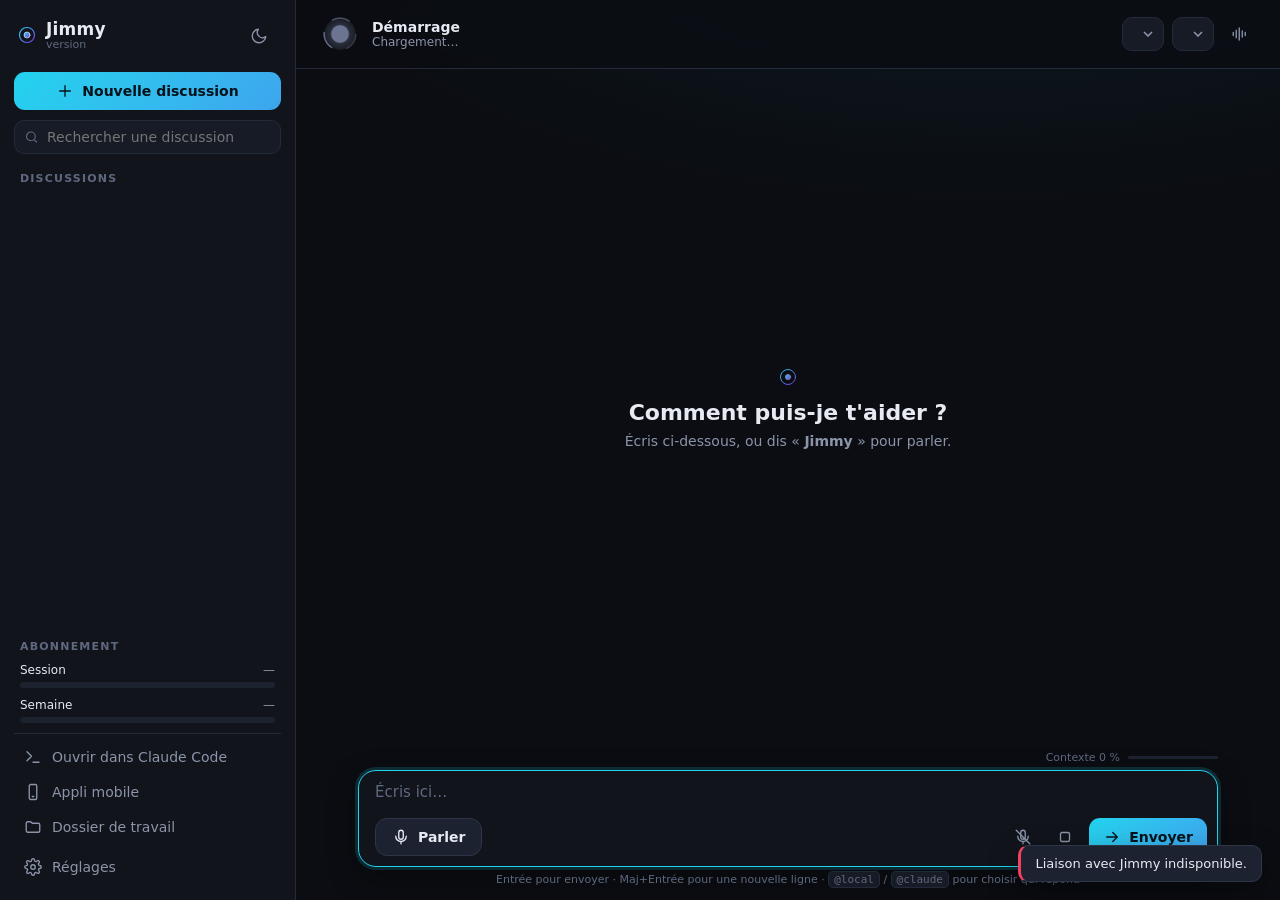
==== webui/index.html @ 2fcb682f "Version 2.0.0 : interface web moderne, reconnaissance vocale plus précise (large-v3-turbo, micro sur" ====
<!doctype html>
<html lang="fr" data-theme="dark">
<head>
<meta charset="utf-8">
<title>Jimmy</title>
<meta name="viewport" content="width=device-width, initial-scale=1">
<link rel="stylesheet" href="style.css">
<script src="qrc:///qtwebchannel/qwebchannel.js"></script>
</head>
<body>
<div id="app">

  <!-- ============================== barre latérale ============================== -->
  <aside id="side">
    <div class="brand">
      <div class="logo" aria-hidden="true">
        <svg viewBox="0 0 48 48" width="34" height="34"><defs><linearGradient id="lg" x1="0" y1="0" x2="1" y2="1"><stop offset="0" stop-color="var(--accent)"/><stop offset="1" stop-color="var(--accent2)"/></linearGradient></defs>
          <circle cx="24" cy="24" r="20" fill="none" stroke="url(#lg)" stroke-width="3.2"/><circle cx="24" cy="24" r="8" fill="url(#lg)"/></svg>
      </div>
      <div class="brand-text"><b>Jimmy</b><span id="version">version</span></div>
      <button class="icon-btn" id="btnTheme" title="Thème clair / sombre" aria-label="Thème"><svg viewBox="0 0 24 24"><path d="M21 12.8A9 9 0 1 1 11.2 3a7 7 0 0 0 9.8 9.8z"/></svg></button>
    </div>

    <button class="primary wide" id="btnNew"><svg viewBox="0 0 24 24"><path d="M12 5v14M5 12h14"/></svg>Nouvelle discussion</button>

    <div class="search"><svg viewBox="0 0 24 24"><circle cx="11" cy="11" r="7"/><path d="M20 20l-3.5-3.5"/></svg><input id="searchSessions" placeholder="Rechercher une discussion" autocomplete="off"></div>
    <div class="section">Discussions</div>
    <nav id="sessions" aria-label="Discussions"></nav>

    <div class="section" id="usageTitle">Abonnement</div>
    <div class="usage" id="usage1"><div class="usage-row"><span>Session</span><span class="muted" id="usageText1">—</span></div><div class="bar"><i id="usageBar1"></i></div></div>
    <div class="usage" id="usage2"><div class="usage-row"><span>Semaine</span><span class="muted" id="usageText2">—</span></div><div class="bar"><i id="usageBar2"></i></div></div>

    <div class="side-actions">
      <button class="ghost" id="btnCC"><svg viewBox="0 0 24 24"><path d="M4 17l6-6-6-6M12 19h8"/></svg>Ouvrir dans Claude Code</button>
      <button class="ghost" id="btnMobile"><svg viewBox="0 0 24 24"><rect x="7" y="2" width="10" height="20" rx="2"/><path d="M11 18h2"/></svg>Appli mobile</button>
      <button class="ghost" id="btnFolder"><svg viewBox="0 0 24 24"><path d="M3 7a2 2 0 0 1 2-2h4l2 2h8a2 2 0 0 1 2 2v8a2 2 0 0 1-2 2H5a2 2 0 0 1-2-2z"/></svg>Dossier de travail</button>
      <div class="folder" id="folderLbl"></div>
      <button class="ghost" id="btnSettings"><svg viewBox="0 0 24 24"><circle cx="12" cy="12" r="3"/><path d="M19.4 15a1.7 1.7 0 0 0 .3 1.8l.1.1a2 2 0 1 1-2.8 2.8l-.1-.1a1.7 1.7 0 0 0-1.8-.3 1.7 1.7 0 0 0-1 1.5V21a2 2 0 1 1-4 0v-.1a1.7 1.7 0 0 0-1.1-1.5 1.7 1.7 0 0 0-1.8.3l-.1.1a2 2 0 1 1-2.8-2.8l.1-.1a1.7 1.7 0 0 0 .3-1.8 1.7 1.7 0 0 0-1.5-1H3a2 2 0 1 1 0-4h.1a1.7 1.7 0 0 0 1.5-1.1 1.7 1.7 0 0 0-.3-1.8l-.1-.1a2 2 0 1 1 2.8-2.8l.1.1a1.7 1.7 0 0 0 1.8.3H9a1.7 1.7 0 0 0 1-1.5V3a2 2 0 1 1 4 0v.1a1.7 1.7 0 0 0 1 1.5 1.7 1.7 0 0 0 1.8-.3l.1-.1a2 2 0 1 1 2.8 2.8l-.1.1a1.7 1.7 0 0 0-.3 1.8V9a1.7 1.7 0 0 0 1.5 1H21a2 2 0 1 1 0 4h-.1a1.7 1.7 0 0 0-1.5 1z"/></svg>Réglages</button>
    </div>
  </aside>

  <!-- ============================== zone principale ============================== -->
  <main id="main">
    <header id="top">
      <div class="status-pill" id="statusPill" data-state="loading">
        <canvas id="orb" width="88" height="88"></canvas>
        <div class="status-text"><b id="stateName">Démarrage</b><span id="statusLbl">Chargement…</span></div>
      </div>

      <div class="top-right">
        <div class="seg" id="routeSeg" hidden title="Qui répond : Claude, l'IA locale (gratuite, sur ton PC) ou Auto (l'IA locale d'abord, Claude en renfort)">
          <button data-v="claude">Claude</button><button data-v="local">IA locale</button><button data-v="auto">Auto</button>
        </div>
        <label class="select" title="Modèle Claude : Haiku consomme le moins de quota, Opus le plus"><select id="selModel"></select></label>
        <label class="select" title="Effort bas = réponses plus rapides et moins de tokens"><select id="selEffort"></select></label>
        <div class="menu-wrap">
          <button class="icon-btn" id="btnVoiceMenu" title="Voix et écoute"><svg viewBox="0 0 24 24"><path d="M3 10v4M7 7v10M11 4v16M15 8v8M19 10v4"/></svg></button>
          <div class="menu" id="voiceMenu" hidden>
            <div class="menu-title">Voix de Jimmy</div>
            <div class="row"><select id="selVoice"></select><button class="icon-btn small" id="btnVoiceTest" title="Écouter un exemple"><svg viewBox="0 0 24 24"><path d="M8 5v14l11-7z"/></svg></button></div>
            <div class="menu-title">Comportement</div>
            <label class="switch"><input type="checkbox" data-k="voice_enabled"><span></span>Lire les réponses à voix haute</label>
            <label class="switch"><input type="checkbox" data-k="wake_words_enabled"><span></span>Écoute permanente du mot d'éveil</label>
            <label class="switch"><input type="checkbox" data-k="auto_relisten"><span></span>Réécouter après chaque réponse</label>
            <label class="switch"><input type="checkbox" data-k="long_mode"><span></span>Réponses détaillées à l'écran</label>
            <label class="switch"><input type="checkbox" data-k="dictation"><span></span>Dictée (ma voix s'écrit, j'envoie ensuite)</label>
          </div>
        </div>
      </div>
    </header>

    <div id="restartBanner" hidden>Un réglage demande un redémarrage. <button class="link" id="btnRestart">Redémarrer Jimmy</button></div>

    <section id="chatWrap">
      <div id="chat" aria-live="polite"></div>
      <button id="toBottom" hidden title="Aller en bas"><svg viewBox="0 0 24 24"><path d="M6 9l6 6 6-6"/></svg></button>
      <div id="empty">
        <svg viewBox="0 0 48 48" width="56" height="56"><circle cx="24" cy="24" r="20" fill="none" stroke="url(#lg)" stroke-width="2.5"/><circle cx="24" cy="24" r="7" fill="url(#lg)"/></svg>
        <h2>Comment puis-je t'aider ?</h2>
        <p>Écris ci-dessous, ou dis « <b id="wakeWord">Jimmy</b> » pour parler.</p>
      </div>
    </section>

    <footer id="composerWrap">
      <div class="ctx" title=""><span id="ctxLbl">Contexte 0 %</span><div class="bar slim"><i id="ctxBar"></i></div></div>
      <div id="composer">
        <div id="preview" hidden></div>
        <textarea id="input" rows="1" placeholder="Écris ici…" spellcheck="true"></textarea>
        <div class="composer-actions">
          <button class="mic" id="btnTalk" title="Parler. Reclique pour valider ce que tu as dit.">
            <svg viewBox="0 0 24 24"><rect x="9" y="3" width="6" height="12" rx="3"/><path d="M5 11a7 7 0 0 0 14 0M12 18v3"/></svg><span id="talkText">Parler</span>
            <i class="level" id="micLevel"></i>
          </button>
          <button class="icon-btn" id="btnMute" title="Couper le micro sans perdre ce que tu étais en train de dire" aria-pressed="false"><svg viewBox="0 0 24 24"><rect x="9" y="3" width="6" height="12" rx="3"/><path d="M5 11a7 7 0 0 0 14 0M12 18v3M3 3l18 18"/></svg></button>
          <button class="icon-btn" id="btnStop" title="Annule la tâche ou coupe la voix"><svg viewBox="0 0 24 24"><rect x="6" y="6" width="12" height="12" rx="2"/></svg></button>
          <button class="primary send" id="btnSend" title="Envoyer (Entrée)"><svg viewBox="0 0 24 24"><path d="M5 12h14M13 6l6 6-6 6"/></svg><span>Envoyer</span></button>
        </div>
      </div>
      <div class="hint" id="hint">Entrée pour envoyer · Maj+Entrée pour une nouvelle ligne · <kbd>@local</kbd> / <kbd>@claude</kbd> pour choisir qui répond</div>
    </footer>
  </main>
</div>

<div id="toasts"></div>
<script src="app.js"></script>
</body>
</html>
---- webui/style.css ----
/* Jimmy — interface web locale. Thème sombre par défaut, clair en option. Les couleurs d'accent viennent des réglages (--accent, --accent2). */
:root {
  --accent: #22d3ee; --accent2: #7c3aed;
  --bg: #0b0d12; --surface: #11141b; --elev: #171b25; --elev2: #1d2230; --border: #232a3a; --border2: #2d3548;
  --text: #e7eaf2; --muted: #8b94a9; --faint: #5f6880; --ok: #34d399; --warn: #fbbf24; --bad: #f43f5e;
  --local: #4ade80; --radius: 14px; --shadow: 0 10px 30px rgba(0,0,0,.35);
  --font: "Inter","Segoe UI Variable Text","Segoe UI",system-ui,-apple-system,sans-serif;
  --mono: "Cascadia Code","JetBrains Mono",Consolas,monospace;
  --chat-size: 15px;
}
[data-theme="light"] {
  --bg: #f5f6fa; --surface: #ffffff; --elev: #f0f2f7; --elev2: #e8ebf2; --border: #dfe3ec; --border2: #cfd5e2;
  --text: #171a22; --muted: #5f6880; --faint: #8b94a9; --shadow: 0 10px 30px rgba(20,30,60,.12);
}
* { box-sizing: border-box; margin: 0; padding: 0; }
html, body { height: 100%; background: var(--bg); color: var(--text); font-family: var(--font); font-size: 14px; overflow: hidden; }
button { font: inherit; color: inherit; cursor: pointer; border: 0; background: none; }
input, select, textarea { font: inherit; color: inherit; }
svg { width: 18px; height: 18px; fill: none; stroke: currentColor; stroke-width: 1.8; stroke-linecap: round; stroke-linejoin: round; flex: none; }
::selection { background: color-mix(in srgb, var(--accent) 35%, transparent); }
*::-webkit-scrollbar { width: 10px; height: 10px; }
*::-webkit-scrollbar-thumb { background: var(--border2); border-radius: 8px; border: 2px solid transparent; background-clip: content-box; }
*::-webkit-scrollbar-thumb:hover { background: var(--faint); background-clip: content-box; border: 2px solid transparent; }
.muted { color: var(--muted); }
kbd { font-family: var(--mono); font-size: 11px; background: var(--elev); border: 1px solid var(--border); border-radius: 5px; padding: 1px 5px; }

#app { display: grid; grid-template-columns: 296px 1fr; height: 100vh; }

/* ------------------------------------------------------------ barre latérale */
#side { background: var(--surface); border-right: 1px solid var(--border); display: flex; flex-direction: column; padding: 16px 14px; gap: 10px; min-height: 0; }
.brand { display: flex; align-items: center; gap: 10px; padding: 2px 4px 8px; }
.brand-text { display: flex; flex-direction: column; line-height: 1.15; flex: 1; }
.brand-text b { font-size: 17px; letter-spacing: .2px; }
.brand-text span { font-size: 11px; color: var(--faint); }
button.primary { display: inline-flex; align-items: center; justify-content: center; gap: 8px; padding: 10px 14px; border-radius: 11px; font-weight: 600;
  color: #04121a; background: linear-gradient(135deg, var(--accent), color-mix(in srgb, var(--accent) 70%, var(--accent2))); transition: filter .15s, transform .05s; }
button.primary:hover { filter: brightness(1.08); } button.primary:active { transform: translateY(1px); }
button.primary.wide { width: 100%; }
button.ghost { display: flex; align-items: center; gap: 10px; width: 100%; padding: 8px 10px; border-radius: 10px; color: var(--muted); text-align: left; }
button.ghost:hover { background: var(--elev); color: var(--text); }
.icon-btn { display: inline-flex; align-items: center; justify-content: center; width: 36px; height: 36px; border-radius: 10px; color: var(--muted); transition: background .15s, color .15s; }
.icon-btn:hover { background: var(--elev); color: var(--text); }
.icon-btn.small { width: 30px; height: 30px; }
.icon-btn[aria-pressed="true"] { background: color-mix(in srgb, var(--bad) 18%, transparent); color: var(--bad); }
.search { position: relative; }
.search svg { position: absolute; left: 10px; top: 50%; transform: translateY(-50%); width: 15px; height: 15px; color: var(--faint); }
.search input { width: 100%; background: var(--elev); border: 1px solid var(--border); border-radius: 10px; padding: 8px 10px 8px 32px; outline: none; }
.search input:focus { border-color: var(--accent); }
.section { font-size: 11px; font-weight: 700; letter-spacing: 1.2px; text-transform: uppercase; color: var(--faint); padding: 8px 6px 0; }
#sessions { flex: 1; min-height: 80px; overflow-y: auto; display: flex; flex-direction: column; gap: 2px; margin: 0 -4px; padding: 0 4px; }
.session { display: flex; flex-direction: column; gap: 1px; padding: 8px 10px; border-radius: 10px; cursor: pointer; border: 1px solid transparent; position: relative; }
.session:hover { background: var(--elev); }
.session.active { background: var(--elev2); border-color: var(--border2); }
.session.active::before { content: ""; position: absolute; left: -1px; top: 10px; bottom: 10px; width: 3px; border-radius: 3px; background: var(--accent); }
.session .t { font-weight: 550; font-size: 13px; overflow: hidden; text-overflow: ellipsis; white-space: nowrap; }
.session .w { font-size: 11px; color: var(--faint); }
.session.full { opacity: .55; font-style: italic; }
.session .acts { position: absolute; right: 6px; top: 6px; display: none; gap: 2px; }
.session:hover .acts { display: flex; }
.session .acts button { width: 24px; height: 24px; border-radius: 7px; color: var(--muted); display: grid; place-items: center; }
.session .acts button:hover { background: var(--border2); color: var(--text); }
.session .acts svg { width: 14px; height: 14px; }
.usage { padding: 0 6px; display: flex; flex-direction: column; gap: 5px; }
.usage-row { display: flex; justify-content: space-between; font-size: 12px; }
.bar { height: 6px; background: var(--elev2); border-radius: 6px; overflow: hidden; }
.bar.slim { height: 3px; width: 90px; }
.bar i { display: block; height: 100%; width: 0; background: var(--accent); border-radius: 6px; transition: width .5s ease, background .3s; }
.side-actions { display: flex; flex-direction: column; gap: 1px; padding-top: 6px; border-top: 1px solid var(--border); }
.folder { font-size: 11px; color: var(--faint); padding: 0 10px 4px; word-break: break-all; }

/* ------------------------------------------------------------ haut de page */
#main { display: flex; flex-direction: column; min-width: 0; min-height: 0; background: radial-gradient(1200px 500px at 70% -10%, color-mix(in srgb, var(--accent) 7%, transparent), transparent 60%), var(--bg); }
#top { display: flex; align-items: center; justify-content: space-between; gap: 14px; padding: 12px 22px; border-bottom: 1px solid var(--border); background: color-mix(in srgb, var(--bg) 80%, transparent); backdrop-filter: blur(8px); }
.status-pill { display: flex; align-items: center; gap: 10px; min-width: 0; }
.status-pill canvas { width: 44px; height: 44px; flex: none; }
.status-text { display: flex; flex-direction: column; min-width: 0; }
.status-text b { font-size: 14px; }
.status-text span { font-size: 12px; color: var(--muted); overflow: hidden; text-overflow: ellipsis; white-space: nowrap; max-width: 46vw; }
.status-pill[data-state="listening"] .status-text b { color: var(--ok); }
.status-pill[data-state="thinking"] .status-text b { color: var(--accent); }
.status-pill[data-state="speaking"] .status-text b { color: var(--accent2); }
.status-pill[data-state="muted"] .status-text b { color: var(--bad); }
.status-pill.warn .status-text b { color: var(--warn); }
.top-right { display: flex; align-items: center; gap: 8px; flex: none; }
.seg { display: inline-flex; background: var(--elev); border: 1px solid var(--border); border-radius: 11px; padding: 3px; }
.seg[hidden] { display: none; }
.seg button { padding: 6px 12px; border-radius: 8px; color: var(--muted); font-weight: 550; font-size: 13px; }
.seg button.on { background: var(--elev2); color: var(--text); box-shadow: 0 1px 0 var(--border2) inset; }
.seg button.on[data-v="local"] { color: var(--local); }
.select select { appearance: none; background: var(--elev) url("data:image/svg+xml;utf8,<svg xmlns='http://www.w3.org/2000/svg' width='10' height='6'><path d='M1 1l4 4 4-4' fill='none' stroke='%238b94a9' stroke-width='1.6'/></svg>") no-repeat right 10px center;
  border: 1px solid var(--border); border-radius: 10px; padding: 8px 28px 8px 12px; color: var(--text); outline: none; max-width: 200px; }
.select select:focus, .menu select:focus { border-color: var(--accent); }
.menu-wrap { position: relative; }
.menu { position: absolute; right: 0; top: 44px; z-index: 20; width: 320px; background: var(--surface); border: 1px solid var(--border2); border-radius: 14px; box-shadow: var(--shadow); padding: 10px; display: flex; flex-direction: column; gap: 8px; }
.menu[hidden] { display: none; }
.menu-title { font-size: 11px; font-weight: 700; letter-spacing: 1px; text-transform: uppercase; color: var(--faint); padding: 4px 4px 0; }
.menu .row { display: flex; gap: 6px; } .menu select { flex: 1; background: var(--elev); border: 1px solid var(--border); border-radius: 9px; padding: 7px 8px; outline: none; min-width: 0; }
.switch { display: flex; align-items: center; gap: 10px; padding: 6px 4px; border-radius: 8px; cursor: pointer; color: var(--text); }
.switch:hover { background: var(--elev); }
.switch input { display: none; }
.switch span { width: 34px; height: 20px; border-radius: 20px; background: var(--border2); position: relative; flex: none; transition: background .2s; }
.switch span::after { content: ""; position: absolute; left: 3px; top: 3px; width: 14px; height: 14px; border-radius: 50%; background: #fff; transition: transform .2s; }
.switch input:checked + span { background: var(--accent); } .switch input:checked + span::after { transform: translateX(14px); }
#restartBanner { background: color-mix(in srgb, var(--warn) 14%, transparent); border-bottom: 1px solid color-mix(in srgb, var(--warn) 40%, transparent); padding: 8px 22px; font-size: 13px; }
#restartBanner[hidden] { display: none; }
.link { color: var(--accent); text-decoration: underline; }

/* ------------------------------------------------------------ discussion */
#chatWrap { position: relative; flex: 1; min-height: 0; }
#chat { position: absolute; inset: 0; overflow-y: auto; padding: 22px 22px 8px; scroll-behavior: smooth; }
#chat > * { max-width: 860px; margin-left: auto; margin-right: auto; }
#empty { position: absolute; inset: 0; display: flex; flex-direction: column; align-items: center; justify-content: center; gap: 8px; color: var(--muted); pointer-events: none; }
#empty h2 { color: var(--text); font-size: 22px; font-weight: 650; margin-top: 6px; }
#empty.hidden { display: none; }
#toBottom { position: absolute; right: 28px; bottom: 14px; width: 38px; height: 38px; border-radius: 50%; background: var(--elev2); border: 1px solid var(--border2); box-shadow: var(--shadow); display: grid; place-items: center; z-index: 5; }
#toBottom[hidden] { display: none; }
.msg { display: flex; flex-direction: column; gap: 6px; margin-bottom: 18px; animation: rise .22s ease both; }
@keyframes rise { from { opacity: 0; transform: translateY(6px); } to { opacity: 1; transform: none; } }
.msg .who { display: flex; align-items: center; gap: 8px; font-size: 12px; font-weight: 700; letter-spacing: .6px; text-transform: uppercase; color: var(--muted); }
.msg .who i { width: 8px; height: 8px; border-radius: 50%; background: var(--c, var(--accent)); box-shadow: 0 0 0 3px color-mix(in srgb, var(--c, var(--accent)) 22%, transparent); }
.msg .who b { color: var(--c, var(--accent)); }
.msg .body { font-size: var(--chat-size); line-height: 1.62; word-wrap: break-word; overflow-wrap: anywhere; }
.msg.user { align-items: flex-end; }
.msg.user .who { display: none; }
.msg.user .body { background: var(--elev2); border: 1px solid var(--border2); padding: 10px 14px; border-radius: 16px 16px 4px 16px; max-width: 78%; white-space: pre-wrap; }
.msg.assistant .body { padding: 2px 2px; }
.msg.live .body::after { content: "▍"; color: var(--accent); animation: blink 1s steps(2) infinite; }
@keyframes blink { 50% { opacity: 0; } }
.sys { text-align: center; font-size: 12px; color: var(--faint); margin: 4px auto 16px; }
.sys span { display: inline-block; background: var(--elev); border: 1px solid var(--border); border-radius: 20px; padding: 4px 12px; }
.steps { margin-bottom: 14px; border: 1px solid var(--border); border-radius: 12px; background: var(--surface); overflow: hidden; }
.steps summary { list-style: none; cursor: pointer; padding: 8px 12px; font-size: 12px; font-weight: 650; color: var(--muted); display: flex; align-items: center; gap: 8px; user-select: none; }
.steps summary::-webkit-details-marker { display: none; }
.steps summary::before { content: "›"; transition: transform .15s; font-size: 16px; line-height: 1; }
.steps[open] summary::before { transform: rotate(90deg); }
.steps summary .spin { width: 10px; height: 10px; border-radius: 50%; border: 2px solid var(--border2); border-top-color: var(--accent); animation: spin .8s linear infinite; }
.steps.done summary .spin { display: none; }
.steps .lines { padding: 2px 12px 10px; font-family: var(--mono); font-size: 12px; color: var(--muted); display: flex; flex-direction: column; gap: 3px; max-height: 220px; overflow-y: auto; }
.steps .lines div b { color: var(--accent); font-weight: 600; margin-right: 8px; }
@keyframes spin { to { transform: rotate(360deg); } }
/* markdown */
.body p { margin: 0 0 .7em; } .body p:last-child { margin-bottom: 0; }
.body h1, .body h2, .body h3 { margin: 1em 0 .4em; line-height: 1.25; } .body h1 { font-size: 1.35em; } .body h2 { font-size: 1.2em; } .body h3 { font-size: 1.06em; }
.body ul, .body ol { margin: .3em 0 .8em 1.3em; } .body li { margin: .15em 0; }
.body a { color: var(--accent); text-decoration: none; } .body a:hover { text-decoration: underline; }
.body blockquote { border-left: 3px solid var(--border2); padding: 2px 12px; color: var(--muted); margin: .5em 0; }
.body hr { border: 0; border-top: 1px solid var(--border); margin: 1em 0; }
.body code { font-family: var(--mono); font-size: .88em; background: var(--elev2); border: 1px solid var(--border); padding: 1px 6px; border-radius: 6px; }
.codeblock { margin: .7em 0; border: 1px solid var(--border2); border-radius: 12px; overflow: hidden; background: #0a0c11; }
[data-theme="light"] .codeblock { background: #f4f6fa; }
.codeblock .ch { display: flex; align-items: center; justify-content: space-between; padding: 6px 8px 6px 14px; background: var(--elev); font-size: 12px; color: var(--muted); font-family: var(--mono); }
.codeblock .ch button { display: inline-flex; align-items: center; gap: 6px; padding: 4px 9px; border-radius: 7px; color: var(--muted); font-size: 12px; font-family: var(--font); }
.codeblock .ch button:hover { background: var(--elev2); color: var(--text); }
.codeblock pre { padding: 12px 14px; overflow-x: auto; font-family: var(--mono); font-size: 13px; line-height: 1.55; color: var(--text); }
.codeblock pre code { background: none; border: 0; padding: 0; font-size: inherit; font-weight: 400; color: inherit; }
.codeblock pre { font-weight: 400; }

/* ------------------------------------------------------------ zone de saisie */
#composerWrap { padding: 4px 22px 14px; display: flex; flex-direction: column; gap: 6px; }
#composerWrap > * { max-width: 860px; width: 100%; margin: 0 auto; }
.ctx { display: flex; align-items: center; justify-content: flex-end; gap: 8px; font-size: 11px; color: var(--faint); }
#composer { background: var(--surface); border: 1px solid var(--border2); border-radius: 18px; padding: 10px 10px 10px 16px; box-shadow: var(--shadow); transition: border-color .15s, box-shadow .15s; }
#composer:focus-within { border-color: var(--accent); box-shadow: 0 0 0 3px color-mix(in srgb, var(--accent) 16%, transparent), var(--shadow); }
#preview { color: var(--accent); font-size: 13px; padding: 0 0 6px; font-style: italic; opacity: .9; }
#preview[hidden] { display: none; }
#input { width: 100%; background: none; border: 0; outline: none; resize: none; font-size: 15px; line-height: 1.5; max-height: 220px; min-height: 28px; }
#input::placeholder { color: var(--faint); }
.composer-actions { display: flex; align-items: center; gap: 6px; justify-content: flex-end; padding-top: 6px; }
.mic { position: relative; display: inline-flex; align-items: center; gap: 8px; padding: 9px 16px; border-radius: 12px; background: var(--elev2); border: 1px solid var(--border2); font-weight: 600; overflow: hidden; margin-right: auto; }
.mic:hover { border-color: var(--accent); }
.mic .level { position: absolute; left: 0; bottom: 0; height: 3px; width: 0; background: var(--ok); transition: width .08s linear; }
.mic.active { background: color-mix(in srgb, var(--ok) 16%, var(--elev2)); border-color: var(--ok); color: var(--ok); }
.mic.warn { background: color-mix(in srgb, var(--warn) 16%, var(--elev2)); border-color: var(--warn); color: var(--warn); }
.mic.muted { opacity: .55; }
.send { padding: 9px 16px; }
.hint { font-size: 11px; color: var(--faint); text-align: center; }
#toasts { position: fixed; right: 18px; bottom: 18px; display: flex; flex-direction: column; gap: 8px; z-index: 50; }
.toast { background: var(--elev2); border: 1px solid var(--border2); border-left: 3px solid var(--warn); border-radius: 10px; padding: 10px 14px; max-width: 380px; font-size: 13px; box-shadow: var(--shadow); animation: rise .2s ease both; }
.toast.err { border-left-color: var(--bad); }
body.psy #app { animation: psy 2.4s steps(2) infinite; }
@keyframes psy { 0%, 94% { filter: none; } 96% { filter: hue-rotate(40deg) saturate(1.6); transform: translateX(1px); } 98% { filter: hue-rotate(-30deg); transform: translateX(-1px); } }
@media (max-width: 900px) { #app { grid-template-columns: 1fr; } #side { display: none; } .select select { max-width: 120px; } }
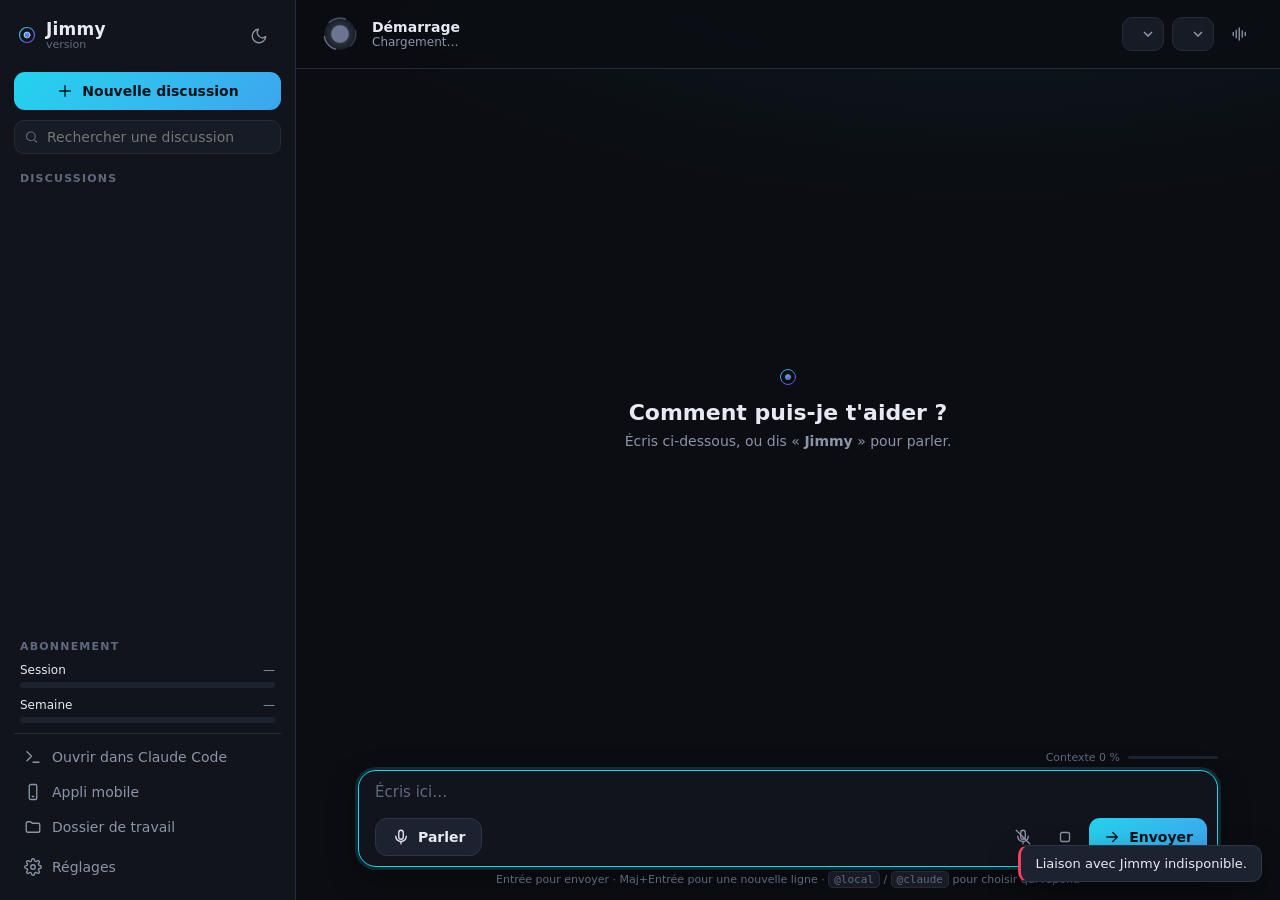
==== commit 2120456a: "Version 2.0.2" ====
--- a/webui/index.html
+++ b/webui/index.html
@@ -49,6 +49,7 @@
       </div>
 
       <div class="top-right">
+        <button class="local-btn" id="btnLocal" hidden title="Une IA gratuite qui tourne sur ton PC : elle rÃ©pond d'abord, Claude reprend si Ã§a dÃ©passe ses moyens">Activer l'IA locale</button>
         <div class="seg" id="routeSeg" hidden title="Qui répond : Claude, l'IA locale (gratuite, sur ton PC) ou Auto (l'IA locale d'abord, Claude en renfort)">
           <button data-v="claude">Claude</button><button data-v="local">IA locale</button><button data-v="auto">Auto</button>
         </div>
@@ -59,6 +60,8 @@
           <div class="menu" id="voiceMenu" hidden>
             <div class="menu-title">Voix de Jimmy</div>
             <div class="row"><select id="selVoice"></select><button class="icon-btn small" id="btnVoiceTest" title="Écouter un exemple"><svg viewBox="0 0 24 24"><path d="M8 5v14l11-7z"/></svg></button></div>
+            <div class="menu-title">IA locale</div>
+            <label class="switch"><input type="checkbox" id="swLocal"><span></span>IA locale (gratuite, sur ce PC)</label>
             <div class="menu-title">Comportement</div>
             <label class="switch"><input type="checkbox" data-k="voice_enabled"><span></span>Lire les réponses à voix haute</label>
             <label class="switch"><input type="checkbox" data-k="wake_words_enabled"><span></span>Écoute permanente du mot d'éveil</label>
--- a/webui/style.css
+++ b/webui/style.css
@@ -70,7 +70,7 @@
 
 /* ------------------------------------------------------------ haut de page */
 #main { display: flex; flex-direction: column; min-width: 0; min-height: 0; background: radial-gradient(1200px 500px at 70% -10%, color-mix(in srgb, var(--accent) 7%, transparent), transparent 60%), var(--bg); }
-#top { display: flex; align-items: center; justify-content: space-between; gap: 14px; padding: 12px 22px; border-bottom: 1px solid var(--border); background: color-mix(in srgb, var(--bg) 80%, transparent); backdrop-filter: blur(8px); }
+#top { position: relative; z-index: 30; display: flex; align-items: center; justify-content: space-between; gap: 14px; padding: 12px 22px; border-bottom: 1px solid var(--border); background: color-mix(in srgb, var(--bg) 80%, transparent); backdrop-filter: blur(8px); }
 .status-pill { display: flex; align-items: center; gap: 10px; min-width: 0; }
 .status-pill canvas { width: 44px; height: 44px; flex: none; }
 .status-text { display: flex; flex-direction: column; min-width: 0; }
@@ -127,6 +127,10 @@
 .msg.live .body::after { content: "▍"; color: var(--accent); animation: blink 1s steps(2) infinite; }
 @keyframes blink { 50% { opacity: 0; } }
 .sys { text-align: center; font-size: 12px; color: var(--faint); margin: 4px auto 16px; }
+.sys.handoff span { background: color-mix(in srgb, var(--local) 14%, var(--elev)); border-color: var(--local); color: var(--text); font-weight: 600; }
+.local-btn { padding: 7px 14px; border-radius: 11px; border: 1px solid var(--local); color: var(--local); font-weight: 600; font-size: 13px; background: transparent; cursor: pointer; }
+.local-btn:hover { background: color-mix(in srgb, var(--local) 16%, transparent); }
+.local-btn[hidden] { display: none; }
 .sys span { display: inline-block; background: var(--elev); border: 1px solid var(--border); border-radius: 20px; padding: 4px 12px; }
 .steps { margin-bottom: 14px; border: 1px solid var(--border); border-radius: 12px; background: var(--surface); overflow: hidden; }
 .steps summary { list-style: none; cursor: pointer; padding: 8px 12px; font-size: 12px; font-weight: 650; color: var(--muted); display: flex; align-items: center; gap: 8px; user-select: none; }
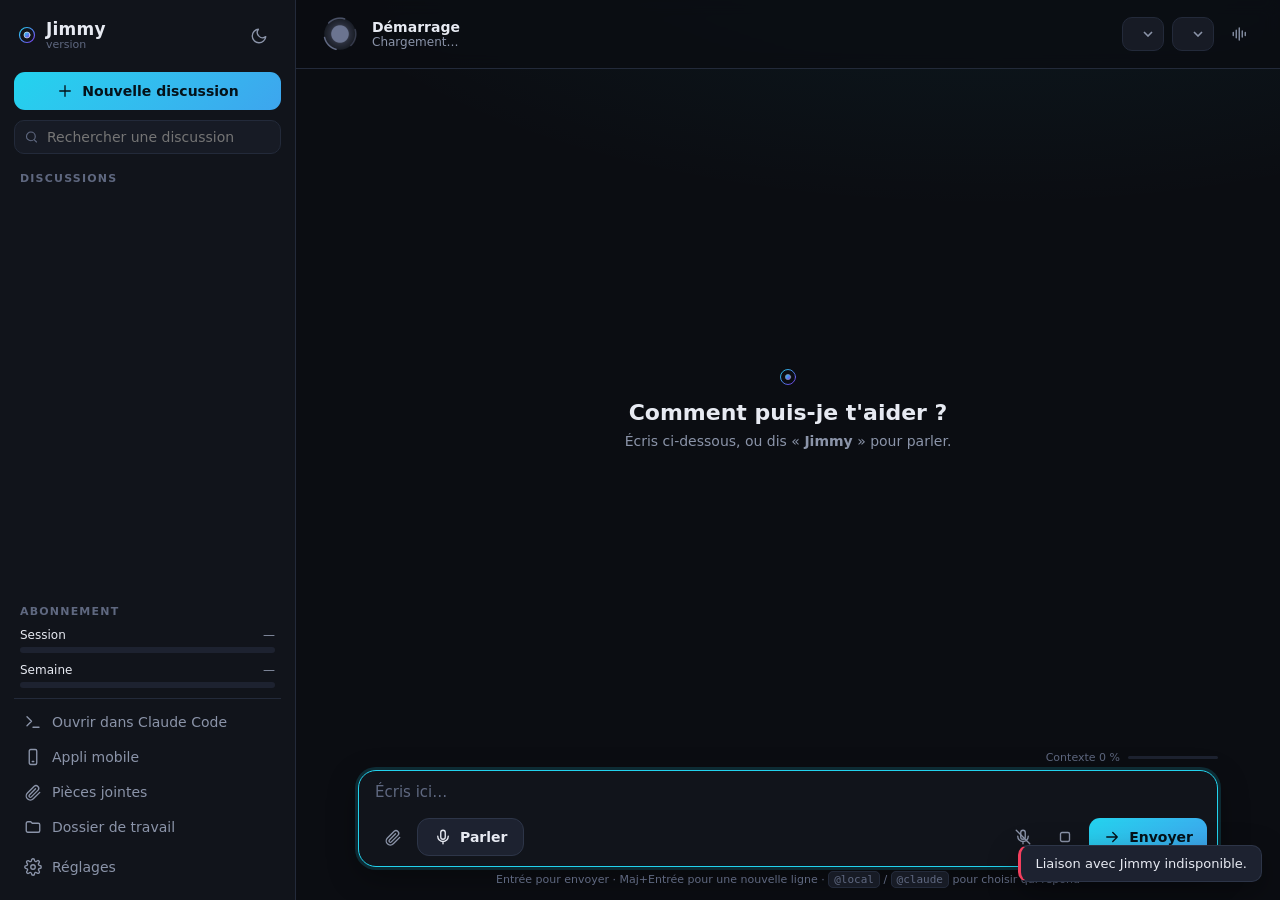
==== commit 67d48a9d: "Version 2.0.3" ====
--- a/webui/index.html
+++ b/webui/index.html
@@ -27,6 +27,7 @@
     <div class="section">Discussions</div>
     <nav id="sessions" aria-label="Discussions"></nav>
 
+    <div class="localstats" id="localStats" hidden title="Ce que fait l'IA locale : réponses données seule, demandes qu'elle a passées à Claude, demandes trop lourdes envoyées directement à Claude"><b>IA locale</b><span id="localStatsText">—</span></div>
     <div class="section" id="usageTitle">Abonnement</div>
     <div class="usage" id="usage1"><div class="usage-row"><span>Session</span><span class="muted" id="usageText1">—</span></div><div class="bar"><i id="usageBar1"></i></div></div>
     <div class="usage" id="usage2"><div class="usage-row"><span>Semaine</span><span class="muted" id="usageText2">—</span></div><div class="bar"><i id="usageBar2"></i></div></div>
@@ -34,6 +35,7 @@
     <div class="side-actions">
       <button class="ghost" id="btnCC"><svg viewBox="0 0 24 24"><path d="M4 17l6-6-6-6M12 19h8"/></svg>Ouvrir dans Claude Code</button>
       <button class="ghost" id="btnMobile"><svg viewBox="0 0 24 24"><rect x="7" y="2" width="10" height="20" rx="2"/><path d="M11 18h2"/></svg>Appli mobile</button>
+      <button class="ghost" id="btnAttachFolder"><svg viewBox="0 0 24 24"><path d="M21 12.5l-8.6 8.6a5.5 5.5 0 0 1-7.8-7.8l9-9a3.7 3.7 0 0 1 5.2 5.2l-9 9a1.8 1.8 0 0 1-2.6-2.6l8.2-8.2"/></svg>Pièces jointes</button>
       <button class="ghost" id="btnFolder"><svg viewBox="0 0 24 24"><path d="M3 7a2 2 0 0 1 2-2h4l2 2h8a2 2 0 0 1 2 2v8a2 2 0 0 1-2 2H5a2 2 0 0 1-2-2z"/></svg>Dossier de travail</button>
       <div class="folder" id="folderLbl"></div>
       <button class="ghost" id="btnSettings"><svg viewBox="0 0 24 24"><circle cx="12" cy="12" r="3"/><path d="M19.4 15a1.7 1.7 0 0 0 .3 1.8l.1.1a2 2 0 1 1-2.8 2.8l-.1-.1a1.7 1.7 0 0 0-1.8-.3 1.7 1.7 0 0 0-1 1.5V21a2 2 0 1 1-4 0v-.1a1.7 1.7 0 0 0-1.1-1.5 1.7 1.7 0 0 0-1.8.3l-.1.1a2 2 0 1 1-2.8-2.8l.1-.1a1.7 1.7 0 0 0 .3-1.8 1.7 1.7 0 0 0-1.5-1H3a2 2 0 1 1 0-4h.1a1.7 1.7 0 0 0 1.5-1.1 1.7 1.7 0 0 0-.3-1.8l-.1-.1a2 2 0 1 1 2.8-2.8l.1.1a1.7 1.7 0 0 0 1.8.3H9a1.7 1.7 0 0 0 1-1.5V3a2 2 0 1 1 4 0v.1a1.7 1.7 0 0 0 1 1.5 1.7 1.7 0 0 0 1.8-.3l.1-.1a2 2 0 1 1 2.8 2.8l-.1.1a1.7 1.7 0 0 0-.3 1.8V9a1.7 1.7 0 0 0 1.5 1H21a2 2 0 1 1 0 4h-.1a1.7 1.7 0 0 0-1.5 1z"/></svg>Réglages</button>
@@ -88,9 +90,11 @@
     <footer id="composerWrap">
       <div class="ctx" title=""><span id="ctxLbl">Contexte 0 %</span><div class="bar slim"><i id="ctxBar"></i></div></div>
       <div id="composer">
+        <div id="chips" hidden></div>
         <div id="preview" hidden></div>
         <textarea id="input" rows="1" placeholder="Écris ici…" spellcheck="true"></textarea>
         <div class="composer-actions">
+          <button class="icon-btn" id="btnAttach" title="Joindre des fichiers (ou glisse-les ici)" aria-label="Joindre"><svg viewBox="0 0 24 24"><path d="M21 12.5l-8.6 8.6a5.5 5.5 0 0 1-7.8-7.8l9-9a3.7 3.7 0 0 1 5.2 5.2l-9 9a1.8 1.8 0 0 1-2.6-2.6l8.2-8.2"/></svg></button>
           <button class="mic" id="btnTalk" title="Parler. Reclique pour valider ce que tu as dit.">
             <svg viewBox="0 0 24 24"><rect x="9" y="3" width="6" height="12" rx="3"/><path d="M5 11a7 7 0 0 0 14 0M12 18v3"/></svg><span id="talkText">Parler</span>
             <i class="level" id="micLevel"></i>
@@ -105,6 +109,7 @@
   </main>
 </div>
 
+<div id="dropHint" hidden><div>Dépose les fichiers ici pour les joindre au message</div></div>
 <div id="toasts"></div>
 <script src="app.js"></script>
 </body>
--- a/webui/style.css
+++ b/webui/style.css
@@ -165,6 +165,19 @@
 .ctx { display: flex; align-items: center; justify-content: flex-end; gap: 8px; font-size: 11px; color: var(--faint); }
 #composer { background: var(--surface); border: 1px solid var(--border2); border-radius: 18px; padding: 10px 10px 10px 16px; box-shadow: var(--shadow); transition: border-color .15s, box-shadow .15s; }
 #composer:focus-within { border-color: var(--accent); box-shadow: 0 0 0 3px color-mix(in srgb, var(--accent) 16%, transparent), var(--shadow); }
+#chips { display: flex; flex-wrap: wrap; gap: 6px; padding: 0 0 8px; }
+#chips[hidden] { display: none; }
+.chip { display: inline-flex; align-items: center; gap: 6px; background: var(--elev2); border: 1px solid var(--border2); border-radius: 10px; padding: 4px 6px 4px 10px; font-size: 12.5px; max-width: 280px; }
+.chip b { overflow: hidden; text-overflow: ellipsis; white-space: nowrap; font-weight: 550; }
+.chip span { color: var(--faint); flex: none; }
+.chip button { color: var(--muted); padding: 0 4px; font-size: 15px; line-height: 1; border-radius: 6px; }
+.chip button:hover { color: var(--text); background: var(--elev); }
+#dropHint { position: fixed; inset: 0; z-index: 90; display: grid; place-items: center; background: color-mix(in srgb, var(--bg) 78%, transparent); backdrop-filter: blur(3px); pointer-events: none; }
+#dropHint[hidden] { display: none; }
+#dropHint div { border: 2px dashed var(--accent); border-radius: 20px; padding: 40px 60px; font-size: 18px; font-weight: 600; color: var(--text); background: var(--surface); }
+.localstats { display: flex; flex-direction: column; gap: 2px; font-size: 12px; color: var(--muted); background: var(--elev); border: 1px solid var(--border); border-left: 3px solid var(--local); border-radius: 10px; padding: 8px 10px; }
+.localstats[hidden] { display: none; }
+.localstats b { color: var(--local); font-size: 11px; letter-spacing: 1px; text-transform: uppercase; }
 #preview { color: var(--accent); font-size: 13px; padding: 0 0 6px; font-style: italic; opacity: .9; }
 #preview[hidden] { display: none; }
 #input { width: 100%; background: none; border: 0; outline: none; resize: none; font-size: 15px; line-height: 1.5; max-height: 220px; min-height: 28px; }
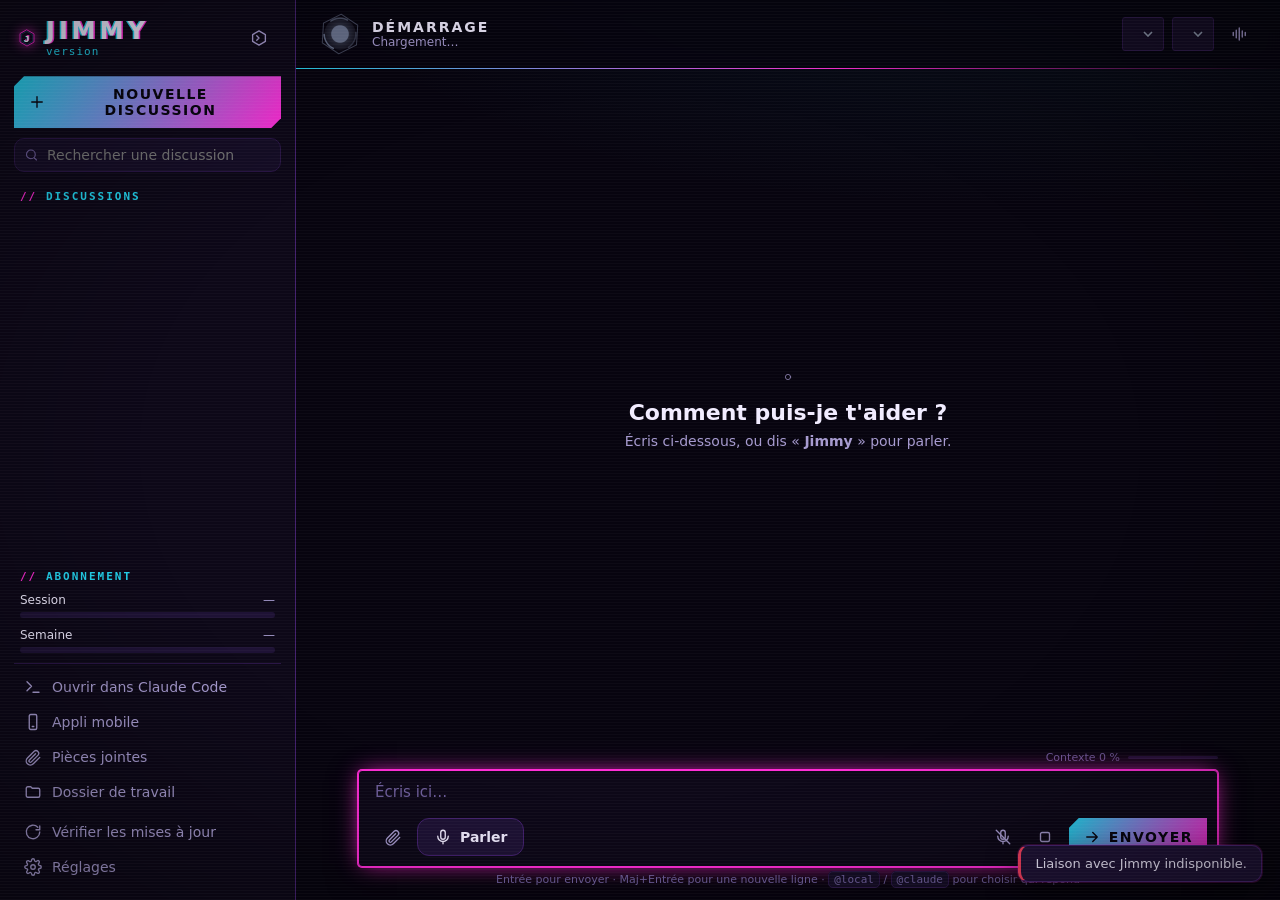
==== commit f7a4b508: "Version 2.0.4" ====
--- a/webui/index.html
+++ b/webui/index.html
@@ -14,10 +14,12 @@
   <aside id="side">
     <div class="brand">
       <div class="logo" aria-hidden="true">
-        <svg viewBox="0 0 48 48" width="34" height="34"><defs><linearGradient id="lg" x1="0" y1="0" x2="1" y2="1"><stop offset="0" stop-color="var(--accent)"/><stop offset="1" stop-color="var(--accent2)"/></linearGradient></defs>
+        <svg class="l-cyber" viewBox="0 0 48 48" width="38" height="38"><polygon points="24,2.5 42.6,13.2 42.6,34.8 24,45.5 5.4,34.8 5.4,13.2" fill="#12061f" stroke="var(--neon-b)" stroke-width="2.4"/><polygon points="24,6.6 39.1,15.3 39.1,32.7 24,41.4 8.9,32.7 8.9,15.3" fill="none" stroke="var(--neon-a)" stroke-width="1" opacity=".6"/><text x="21.6" y="34" text-anchor="middle" font-family="Bahnschrift,Segoe UI,sans-serif" font-weight="900" font-size="25" fill="var(--neon-a)" stroke="none">J</text><text x="24.8" y="33" text-anchor="middle" font-family="Bahnschrift,Segoe UI,sans-serif" font-weight="900" font-size="25" fill="var(--neon-b)" stroke="none">J</text><text x="23.2" y="33.6" text-anchor="middle" font-family="Bahnschrift,Segoe UI,sans-serif" font-weight="900" font-size="25" fill="#ffffff" stroke="none">J</text></svg>
+        <svg class="l-sobre" viewBox="0 0 48 48" width="34" height="34"><defs><linearGradient id="lg" x1="0" y1="0" x2="1" y2="1"><stop offset="0" stop-color="var(--accent)"/><stop offset="1" stop-color="var(--accent2)"/></linearGradient></defs>
           <circle cx="24" cy="24" r="20" fill="none" stroke="url(#lg)" stroke-width="3.2"/><circle cx="24" cy="24" r="8" fill="url(#lg)"/></svg>
       </div>
       <div class="brand-text"><b>Jimmy</b><span id="version">version</span></div>
+      <button class="icon-btn" id="btnLook" title="Style : cyberpunk / sobre" aria-label="Style"><svg viewBox="0 0 24 24"><path d="M12 2.5l8.5 4.9v9.2L12 21.5l-8.5-4.9V7.4z"/><path d="M9 9l3 3-3 3"/></svg></button>
       <button class="icon-btn" id="btnTheme" title="Thème clair / sombre" aria-label="Thème"><svg viewBox="0 0 24 24"><path d="M21 12.8A9 9 0 1 1 11.2 3a7 7 0 0 0 9.8 9.8z"/></svg></button>
     </div>
 
@@ -38,6 +40,7 @@
       <button class="ghost" id="btnAttachFolder"><svg viewBox="0 0 24 24"><path d="M21 12.5l-8.6 8.6a5.5 5.5 0 0 1-7.8-7.8l9-9a3.7 3.7 0 0 1 5.2 5.2l-9 9a1.8 1.8 0 0 1-2.6-2.6l8.2-8.2"/></svg>Pièces jointes</button>
       <button class="ghost" id="btnFolder"><svg viewBox="0 0 24 24"><path d="M3 7a2 2 0 0 1 2-2h4l2 2h8a2 2 0 0 1 2 2v8a2 2 0 0 1-2 2H5a2 2 0 0 1-2-2z"/></svg>Dossier de travail</button>
       <div class="folder" id="folderLbl"></div>
+      <button class="ghost" id="btnUpdate" title="Cherche une nouvelle version de Jimmy ; s'il y en a une, l'installe tout de suite"><svg viewBox="0 0 24 24"><path d="M21 12a9 9 0 1 1-2.6-6.4M21 4v5h-5"/></svg><span id="updText">Vérifier les mises à jour</span></button>
       <button class="ghost" id="btnSettings"><svg viewBox="0 0 24 24"><circle cx="12" cy="12" r="3"/><path d="M19.4 15a1.7 1.7 0 0 0 .3 1.8l.1.1a2 2 0 1 1-2.8 2.8l-.1-.1a1.7 1.7 0 0 0-1.8-.3 1.7 1.7 0 0 0-1 1.5V21a2 2 0 1 1-4 0v-.1a1.7 1.7 0 0 0-1.1-1.5 1.7 1.7 0 0 0-1.8.3l-.1.1a2 2 0 1 1-2.8-2.8l.1-.1a1.7 1.7 0 0 0 .3-1.8 1.7 1.7 0 0 0-1.5-1H3a2 2 0 1 1 0-4h.1a1.7 1.7 0 0 0 1.5-1.1 1.7 1.7 0 0 0-.3-1.8l-.1-.1a2 2 0 1 1 2.8-2.8l.1.1a1.7 1.7 0 0 0 1.8.3H9a1.7 1.7 0 0 0 1-1.5V3a2 2 0 1 1 4 0v.1a1.7 1.7 0 0 0 1 1.5 1.7 1.7 0 0 0 1.8-.3l.1-.1a2 2 0 1 1 2.8 2.8l-.1.1a1.7 1.7 0 0 0-.3 1.8V9a1.7 1.7 0 0 0 1.5 1H21a2 2 0 1 1 0 4h-.1a1.7 1.7 0 0 0-1.5 1z"/></svg>Réglages</button>
     </div>
   </aside>
--- a/webui/style.css
+++ b/webui/style.css
@@ -197,3 +197,52 @@
 body.psy #app { animation: psy 2.4s steps(2) infinite; }
 @keyframes psy { 0%, 94% { filter: none; } 96% { filter: hue-rotate(40deg) saturate(1.6); transform: translateX(1px); } 98% { filter: hue-rotate(-30deg); transform: translateX(-1px); } }
 @media (max-width: 900px) { #app { grid-template-columns: 1fr; } #side { display: none; } .select select { max-width: 120px; } }
+
+/* ------------------------------------------------------------ mise à jour, logo */
+.logo .l-cyber { display: none; }
+button#btnUpdate[data-state="downloading"], button#btnUpdate[data-state="installing"], button#btnUpdate[data-state="checking"] { color: var(--accent); }
+button#btnUpdate:disabled { cursor: progress; opacity: .9; }
+button#btnUpdate[data-state="downloading"] svg, button#btnUpdate[data-state="checking"] svg { animation: spin 1s linear infinite; }
+@keyframes spin { to { transform: rotate(360deg); } }
+:root { --neon-a: var(--accent); --neon-b: #ff2bd6; }
+
+/* ------------------------------------------------------------ style CYBERPUNK (celui de l'ancien Jimmy) : hexagone, néons, balayage */
+[data-look="cyber"] {
+  --bg: #07040f; --surface: #0d0818; --elev: #150d26; --elev2: #1e1235; --border: #2a1646; --border2: #43206e;
+  --text: #f1ecff; --muted: #a79bd0; --faint: #6f5f9c; --local: #00f0ff; --radius: 4px;
+  --shadow: 0 0 0 1px color-mix(in srgb, var(--neon-b) 18%, transparent), 0 10px 30px rgba(0,0,0,.55);
+  --font: "Bahnschrift","Segoe UI Variable Text","Segoe UI",system-ui,sans-serif;
+}
+[data-look="cyber"] .logo .l-sobre { display: none; }
+[data-look="cyber"] .logo .l-cyber { display: block; filter: drop-shadow(0 0 6px color-mix(in srgb, var(--neon-b) 70%, transparent)); }
+[data-look="cyber"] #btnTheme { display: none; }
+[data-look="cyber"] body::after { content: ""; position: fixed; inset: 0; z-index: 200; pointer-events: none;
+  background: repeating-linear-gradient(0deg, rgba(255,255,255,.028) 0 1px, transparent 1px 3px),
+              radial-gradient(ellipse at center, transparent 55%, rgba(0,0,0,.35) 100%); }
+[data-look="cyber"] #app { background: radial-gradient(1200px 600px at 85% -10%, color-mix(in srgb, var(--neon-b) 9%, transparent), transparent 60%),
+                                       radial-gradient(900px 500px at -10% 110%, color-mix(in srgb, var(--neon-a) 8%, transparent), transparent 60%), var(--bg); }
+[data-look="cyber"] .brand-text b { font-size: 24px; font-weight: 800; letter-spacing: 4px; text-transform: uppercase;
+  text-shadow: -1.5px 0 var(--neon-a), 1.5px 0 var(--neon-b); animation: glitch 6s infinite steps(1); }
+[data-look="cyber"] .brand-text span { font-family: var(--mono); color: var(--neon-a); font-size: 11px; letter-spacing: 1px; }
+@keyframes glitch { 0%, 92%, 100% { transform: none; } 93% { transform: translate(2px, -1px); } 95% { transform: translate(-3px, 1px); clip-path: inset(30% 0 40% 0); } 97% { transform: translate(1px, 0); } }
+[data-look="cyber"] #side { border-right: 1px solid var(--border2); box-shadow: 1px 0 18px -6px color-mix(in srgb, var(--neon-b) 55%, transparent); }
+[data-look="cyber"] #top { border-image: linear-gradient(90deg, var(--neon-a), var(--neon-b) 55%, transparent) 1; border-bottom-width: 1px; }
+[data-look="cyber"] .section, [data-look="cyber"] .menu-title { font-family: var(--mono); color: var(--neon-a); letter-spacing: 2px; }
+[data-look="cyber"] .section::before { content: "// "; color: var(--neon-b); }
+[data-look="cyber"] button.primary { color: #07040f; font-weight: 800; letter-spacing: 1.5px; text-transform: uppercase; border-radius: 0;
+  background: linear-gradient(120deg, var(--neon-a), var(--neon-b)); clip-path: polygon(10px 0, 100% 0, 100% calc(100% - 10px), calc(100% - 10px) 100%, 0 100%, 0 10px); }
+[data-look="cyber"] button.primary:hover { filter: brightness(1.15) saturate(1.2); }
+[data-look="cyber"] button.ghost:hover, [data-look="cyber"] .icon-btn:hover { background: color-mix(in srgb, var(--neon-b) 14%, transparent); color: var(--neon-a); }
+[data-look="cyber"] .session { border-radius: 2px; }
+[data-look="cyber"] .session.active { background: color-mix(in srgb, var(--neon-b) 12%, transparent); border-color: var(--border2); }
+[data-look="cyber"] .session.active::before { background: linear-gradient(var(--neon-a), var(--neon-b)); box-shadow: 0 0 10px var(--neon-b); }
+[data-look="cyber"] #composer { border-radius: 4px; border-color: var(--border2); }
+[data-look="cyber"] #composer:focus-within { border-color: var(--neon-b); box-shadow: 0 0 0 1px var(--neon-b), 0 0 22px -4px var(--neon-b), var(--shadow); }
+[data-look="cyber"] .msg.assistant .who b { font-family: var(--mono); letter-spacing: 2px; text-transform: uppercase; }
+[data-look="cyber"] .msg.user .body { border-radius: 4px; border: 1px solid var(--border2); border-left: 3px solid var(--neon-a); background: var(--elev); }
+[data-look="cyber"] .seg, [data-look="cyber"] .select select, [data-look="cyber"] .menu, [data-look="cyber"] .chip, [data-look="cyber"] .localstats, [data-look="cyber"] .steps { border-radius: 3px; }
+[data-look="cyber"] .seg button.on { background: color-mix(in srgb, var(--neon-b) 22%, var(--elev2)); box-shadow: 0 0 12px -2px var(--neon-b); }
+[data-look="cyber"] .status-text b { letter-spacing: 2px; text-transform: uppercase; }
+[data-look="cyber"] .bar i { box-shadow: 0 0 8px currentColor; }
+[data-look="cyber"] ::selection { background: color-mix(in srgb, var(--neon-b) 45%, transparent); }
+@media (prefers-reduced-motion: reduce) { [data-look="cyber"] .brand-text b { animation: none; } }
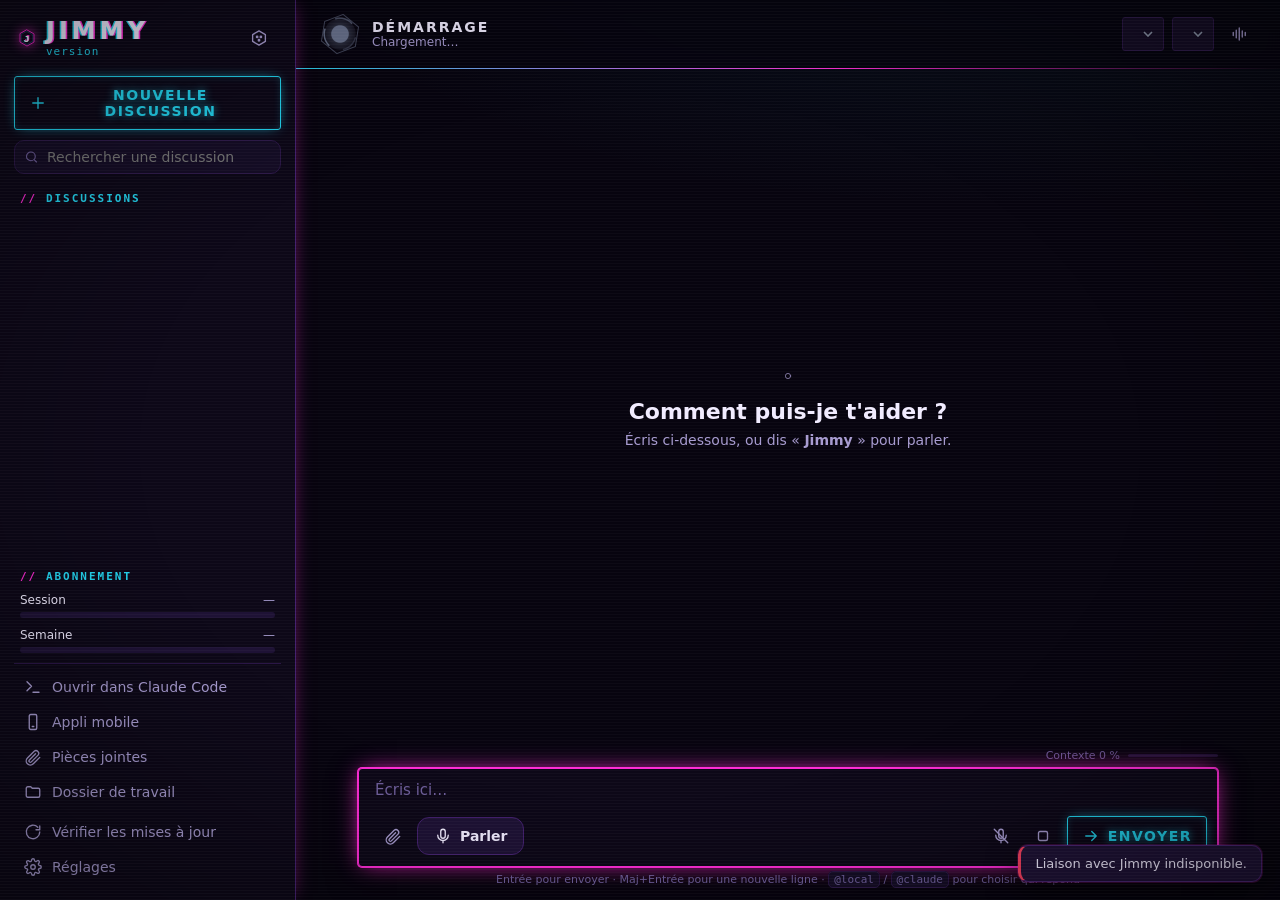
==== commit 2de50aa9: "Version 2.1.0" ====
--- a/webui/index.html
+++ b/webui/index.html
@@ -19,8 +19,18 @@
           <circle cx="24" cy="24" r="20" fill="none" stroke="url(#lg)" stroke-width="3.2"/><circle cx="24" cy="24" r="8" fill="url(#lg)"/></svg>
       </div>
       <div class="brand-text"><b>Jimmy</b><span id="version">version</span></div>
-      <button class="icon-btn" id="btnLook" title="Style : cyberpunk / sobre" aria-label="Style"><svg viewBox="0 0 24 24"><path d="M12 2.5l8.5 4.9v9.2L12 21.5l-8.5-4.9V7.4z"/><path d="M9 9l3 3-3 3"/></svg></button>
-      <button class="icon-btn" id="btnTheme" title="Thème clair / sombre" aria-label="Thème"><svg viewBox="0 0 24 24"><path d="M21 12.8A9 9 0 1 1 11.2 3a7 7 0 0 0 9.8 9.8z"/></svg></button>
+      <div class="menu-wrap" id="themeWrap">
+        <button class="icon-btn" id="btnThemeMenu" title="Thèmes : style, mode, couleur" aria-label="Thèmes"><svg viewBox="0 0 24 24"><path d="M12 2.5l8.5 4.9v9.2L12 21.5l-8.5-4.9V7.4z"/><circle cx="9.5" cy="10.5" r="1"/><circle cx="14.5" cy="10.5" r="1"/><circle cx="12" cy="15" r="1"/></svg></button>
+        <div class="menu theme-menu" id="themeMenu" hidden>
+          <div class="menu-title">Style</div>
+          <div class="opts" id="lookOpts"><button data-look="cyber">Cyberpunk</button><button data-look="sobre">Sobre</button></div>
+          <div class="menu-title" id="modeTitle">Mode</div>
+          <div class="opts" id="modeOpts"><button data-mode="dark">Sombre</button><button data-mode="light">Clair</button></div>
+          <div class="menu-title">Couleur</div>
+          <div class="accents" id="accentOpts"></div>
+        </div>
+      </div>
+      <button class="icon-btn" id="btnTheme" hidden title="Thème clair / sombre" aria-label="Thème"><svg viewBox="0 0 24 24"><path d="M21 12.8A9 9 0 1 1 11.2 3a7 7 0 0 0 9.8 9.8z"/></svg></button>
     </div>
 
     <button class="primary wide" id="btnNew"><svg viewBox="0 0 24 24"><path d="M12 5v14M5 12h14"/></svg>Nouvelle discussion</button>
@@ -113,6 +123,7 @@
 </div>
 
 <div id="dropHint" hidden><div>Dépose les fichiers ici pour les joindre au message</div></div>
+<div id="sessTip" hidden></div>
 <div id="toasts"></div>
 <script src="app.js"></script>
 </body>
--- a/webui/style.css
+++ b/webui/style.css
@@ -246,3 +246,52 @@
 [data-look="cyber"] .bar i { box-shadow: 0 0 8px currentColor; }
 [data-look="cyber"] ::selection { background: color-mix(in srgb, var(--neon-b) 45%, transparent); }
 @media (prefers-reduced-motion: reduce) { [data-look="cyber"] .brand-text b { animation: none; } }
+
+/* ------------------------------------------------------------ boutons SANS dégradé : plein et net (sobre), contour néon (cyberpunk) */
+button.primary { background: var(--accent); background-image: none; border: 1px solid color-mix(in srgb, var(--accent) 60%, #fff); box-shadow: none; }
+button.primary:hover { filter: brightness(1.1); }
+[data-look="cyber"] button.primary { background: transparent; color: var(--neon-a); border: 1.5px solid var(--neon-a); border-radius: 3px; clip-path: none;
+  text-shadow: 0 0 8px color-mix(in srgb, var(--neon-a) 70%, transparent); box-shadow: 0 0 14px -5px var(--neon-a), inset 0 0 14px -9px var(--neon-a); }
+[data-look="cyber"] button.primary:hover { background: var(--neon-a); color: #07040f; text-shadow: none; filter: none; }
+
+/* ------------------------------------------------------------ discussions : les boutons ne recouvrent plus le texte, infobulle complète */
+.session .acts { top: 50%; right: 8px; transform: translateY(-50%); background: color-mix(in srgb, var(--elev2) 94%, transparent); border-radius: 8px; padding: 1px; }
+.session:hover .t, .session:hover .w { padding-right: 60px; }
+#sessTip { position: fixed; z-index: 120; max-width: 420px; padding: 10px 12px; background: var(--surface); color: var(--text); border: 1px solid var(--border2);
+  border-radius: 8px; box-shadow: var(--shadow); font-size: 13px; line-height: 1.5; white-space: pre-wrap; word-break: break-word; pointer-events: none; }
+#sessTip[hidden] { display: none; }
+#side { position: relative; z-index: 40; }
+
+/* ------------------------------------------------------------ menu des thèmes */
+.theme-menu { left: -6px; right: auto; width: 260px; }
+.theme-menu .opts { display: flex; gap: 6px; }
+.theme-menu .opts button { flex: 1; padding: 7px 8px; border-radius: 8px; border: 1px solid var(--border); color: var(--muted); font-weight: 550; font-size: 13px; }
+.theme-menu .opts button:hover { background: var(--elev); color: var(--text); }
+.theme-menu .opts button.on { border-color: var(--accent); color: var(--text); background: color-mix(in srgb, var(--accent) 16%, transparent); }
+.theme-menu .opts[hidden], .theme-menu .menu-title[hidden] { display: none; }
+.accents { display: flex; flex-direction: column; gap: 3px; }
+.accents .acc { display: flex; align-items: center; gap: 10px; padding: 6px 8px; border-radius: 8px; color: var(--muted); text-align: left; }
+.accents .acc:hover { background: var(--elev); color: var(--text); }
+.accents .acc.on { color: var(--text); background: color-mix(in srgb, var(--accent) 14%, transparent); box-shadow: inset 2px 0 0 var(--accent); }
+.accents .acc i { width: 18px; height: 18px; border-radius: 50%; flex: none; box-shadow: 0 0 8px -1px currentColor; }
+
+/* ------------------------------------------------------------ carte « limite atteinte » */
+.limitcard { display: flex; gap: 14px; align-items: flex-start; max-width: 640px; margin: 18px auto; padding: 16px 18px; border: 1px solid var(--warn); border-left: 5px solid var(--warn);
+  border-radius: var(--radius); background: color-mix(in srgb, var(--warn) 9%, var(--surface)); }
+.limitcard svg { width: 26px; height: 26px; color: var(--warn); margin-top: 2px; }
+.limitcard b { display: block; font-size: 16px; letter-spacing: .3px; color: var(--warn); }
+.limitcard span { display: block; margin: 4px 0; font-size: 14px; color: var(--text); }
+.limitcard small { color: var(--muted); font-size: 12px; }
+[data-look="cyber"] .limitcard { border-radius: 3px; box-shadow: 0 0 22px -8px var(--warn); }
+
+/* ------------------------------------------------------------ cyberpsychose : plus de lignes, titre qui saccade */
+body.psy .brand-text b { animation-duration: 1.7s; }
+[data-look="cyber"] body.psy::after { background: repeating-linear-gradient(0deg, rgba(255,30,70,.07) 0 1px, transparent 1px 3px), radial-gradient(ellipse at center, transparent 45%, rgba(255,20,60,.16) 100%); }
+
+/* ------------------------------------------------------------ dialogue IA locale <-> Jimmy */
+.msg.dialog { margin-left: 26px; padding-left: 14px; border-left: 2px solid var(--c, var(--accent)); }
+.msg.dialog.from-jimmy { --c: var(--accent); }
+.msg.dialog .who b { letter-spacing: 1.5px; }
+.msg.dialog .who em { font-style: normal; font-size: 11px; color: var(--faint); margin-left: 4px; letter-spacing: .5px; }
+.msg.dialog .body { color: var(--text); font-size: calc(var(--chat-size) - 1px); }
+.steps .lines .say { color: var(--muted); font-family: var(--font); font-size: 13px; line-height: 1.45; }
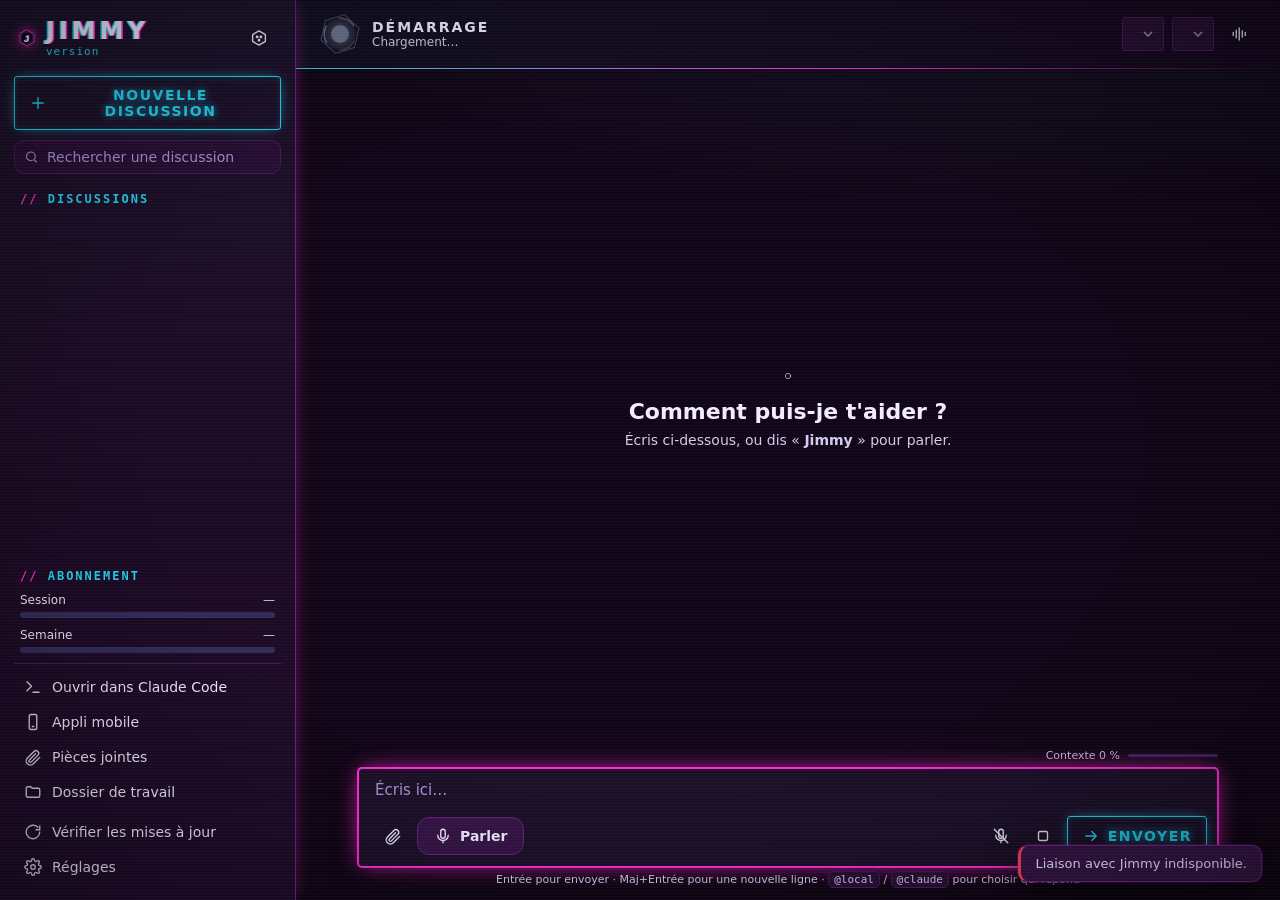
==== commit 7f12464f: "Version 2.3.0" ====
--- a/webui/index.html
+++ b/webui/index.html
@@ -28,6 +28,14 @@
           <div class="opts" id="modeOpts"><button data-mode="dark">Sombre</button><button data-mode="light">Clair</button></div>
           <div class="menu-title">Couleur</div>
           <div class="accents" id="accentOpts"></div>
+          <div class="menu-title" id="localColorTitle">Couleur d'Aurélie</div>
+          <div class="swatches" id="localColors"></div>
+          <div class="menu-title">Teinte de l'interface<em id="tintVal"></em></div>
+          <input type="range" id="tint" min="0" max="100" step="5" aria-label="Intensité de la teinte">
+          <div class="menu-title">Ambiance</div>
+          <div class="opts" id="ambOpts"><button data-amb="none">Uni</button><button data-amb="halo">Halo</button><button data-amb="grid">Grille</button><button data-amb="aurora">Aurore</button></div>
+          <div class="menu-title">Arrondis</div>
+          <div class="opts" id="roundOpts"><button data-round="sharp">Net</button><button data-round="soft">Doux</button><button data-round="pill">Rond</button></div>
         </div>
       </div>
       <button class="icon-btn" id="btnTheme" hidden title="Thème clair / sombre" aria-label="Thème"><svg viewBox="0 0 24 24"><path d="M21 12.8A9 9 0 1 1 11.2 3a7 7 0 0 0 9.8 9.8z"/></svg></button>
@@ -61,6 +69,12 @@
       <div class="status-pill" id="statusPill" data-state="loading">
         <canvas id="orb" width="88" height="88"></canvas>
         <div class="status-text"><b id="stateName">Démarrage</b><span id="statusLbl">Chargement…</span></div>
+      </div>
+
+      <div class="duo" id="duo" hidden aria-label="Qui travaille">
+        <div class="agent" id="agJimmy" data-who="jimmy"><i class="dot"></i><div><b>Jimmy</b><span>en veille</span></div></div>
+        <div class="link" id="duoLink"><i></i></div>
+        <div class="agent" id="agLocal" data-who="local"><i class="dot"></i><div><b id="agLocalName">Aurélie</b><span>en veille</span></div></div>
       </div>
 
       <div class="top-right">
--- a/webui/style.css
+++ b/webui/style.css
@@ -1,16 +1,16 @@
 /* Jimmy — interface web locale. Thème sombre par défaut, clair en option. Les couleurs d'accent viennent des réglages (--accent, --accent2). */
 :root {
   --accent: #22d3ee; --accent2: #7c3aed;
-  --bg: #0b0d12; --surface: #11141b; --elev: #171b25; --elev2: #1d2230; --border: #232a3a; --border2: #2d3548;
-  --text: #e7eaf2; --muted: #8b94a9; --faint: #5f6880; --ok: #34d399; --warn: #fbbf24; --bad: #f43f5e;
+  --bg0: #0b0d12; --surface0: #11141b; --elev0: #171b25; --elev20: #1d2230; --border0: #232a3a; --border20: #2d3548;
+  --text: #e7eaf2; --muted: #b9c1d6; --faint: #939cb4; --ok: #34d399; --warn: #fbbf24; --bad: #f43f5e;
   --local: #4ade80; --radius: 14px; --shadow: 0 10px 30px rgba(0,0,0,.35);
   --font: "Inter","Segoe UI Variable Text","Segoe UI",system-ui,-apple-system,sans-serif;
   --mono: "Cascadia Code","JetBrains Mono",Consolas,monospace;
   --chat-size: 15px;
 }
 [data-theme="light"] {
-  --bg: #f5f6fa; --surface: #ffffff; --elev: #f0f2f7; --elev2: #e8ebf2; --border: #dfe3ec; --border2: #cfd5e2;
-  --text: #171a22; --muted: #5f6880; --faint: #8b94a9; --shadow: 0 10px 30px rgba(20,30,60,.12);
+  --bg0: #f5f6fa; --surface0: #ffffff; --elev0: #f0f2f7; --elev20: #e8ebf2; --border0: #dfe3ec; --border20: #cfd5e2;
+  --text: #171a22; --muted: #454d63; --faint: #626b82; --shadow: 0 10px 30px rgba(20,30,60,.12);
 }
 * { box-sizing: border-box; margin: 0; padding: 0; }
 html, body { height: 100%; background: var(--bg); color: var(--text); font-family: var(--font); font-size: 14px; overflow: hidden; }
@@ -31,7 +31,7 @@
 .brand { display: flex; align-items: center; gap: 10px; padding: 2px 4px 8px; }
 .brand-text { display: flex; flex-direction: column; line-height: 1.15; flex: 1; }
 .brand-text b { font-size: 17px; letter-spacing: .2px; }
-.brand-text span { font-size: 11px; color: var(--faint); }
+.brand-text span { font-size: 12px; color: var(--faint); }
 button.primary { display: inline-flex; align-items: center; justify-content: center; gap: 8px; padding: 10px 14px; border-radius: 11px; font-weight: 600;
   color: #04121a; background: linear-gradient(135deg, var(--accent), color-mix(in srgb, var(--accent) 70%, var(--accent2))); transition: filter .15s, transform .05s; }
 button.primary:hover { filter: brightness(1.08); } button.primary:active { transform: translateY(1px); }
@@ -46,15 +46,15 @@
 .search svg { position: absolute; left: 10px; top: 50%; transform: translateY(-50%); width: 15px; height: 15px; color: var(--faint); }
 .search input { width: 100%; background: var(--elev); border: 1px solid var(--border); border-radius: 10px; padding: 8px 10px 8px 32px; outline: none; }
 .search input:focus { border-color: var(--accent); }
-.section { font-size: 11px; font-weight: 700; letter-spacing: 1.2px; text-transform: uppercase; color: var(--faint); padding: 8px 6px 0; }
+.section { font-size: 12px; font-weight: 700; letter-spacing: 1.2px; text-transform: uppercase; color: var(--faint); padding: 8px 6px 0; }
 #sessions { flex: 1; min-height: 80px; overflow-y: auto; display: flex; flex-direction: column; gap: 2px; margin: 0 -4px; padding: 0 4px; }
 .session { display: flex; flex-direction: column; gap: 1px; padding: 8px 10px; border-radius: 10px; cursor: pointer; border: 1px solid transparent; position: relative; }
 .session:hover { background: var(--elev); }
 .session.active { background: var(--elev2); border-color: var(--border2); }
 .session.active::before { content: ""; position: absolute; left: -1px; top: 10px; bottom: 10px; width: 3px; border-radius: 3px; background: var(--accent); }
 .session .t { font-weight: 550; font-size: 13px; overflow: hidden; text-overflow: ellipsis; white-space: nowrap; }
-.session .w { font-size: 11px; color: var(--faint); }
-.session.full { opacity: .55; font-style: italic; }
+.session .w { font-size: 12px; color: var(--faint); }
+.session.full { opacity: .82; font-style: italic; }
 .session .acts { position: absolute; right: 6px; top: 6px; display: none; gap: 2px; }
 .session:hover .acts { display: flex; }
 .session .acts button { width: 24px; height: 24px; border-radius: 7px; color: var(--muted); display: grid; place-items: center; }
@@ -66,7 +66,7 @@
 .bar.slim { height: 3px; width: 90px; }
 .bar i { display: block; height: 100%; width: 0; background: var(--accent); border-radius: 6px; transition: width .5s ease, background .3s; }
 .side-actions { display: flex; flex-direction: column; gap: 1px; padding-top: 6px; border-top: 1px solid var(--border); }
-.folder { font-size: 11px; color: var(--faint); padding: 0 10px 4px; word-break: break-all; }
+.folder { font-size: 12px; color: var(--faint); padding: 0 10px 4px; word-break: break-all; }
 
 /* ------------------------------------------------------------ haut de page */
 #main { display: flex; flex-direction: column; min-width: 0; min-height: 0; background: radial-gradient(1200px 500px at 70% -10%, color-mix(in srgb, var(--accent) 7%, transparent), transparent 60%), var(--bg); }
@@ -93,7 +93,7 @@
 .menu-wrap { position: relative; }
 .menu { position: absolute; right: 0; top: 44px; z-index: 20; width: 320px; background: var(--surface); border: 1px solid var(--border2); border-radius: 14px; box-shadow: var(--shadow); padding: 10px; display: flex; flex-direction: column; gap: 8px; }
 .menu[hidden] { display: none; }
-.menu-title { font-size: 11px; font-weight: 700; letter-spacing: 1px; text-transform: uppercase; color: var(--faint); padding: 4px 4px 0; }
+.menu-title { font-size: 12px; font-weight: 700; letter-spacing: 1px; text-transform: uppercase; color: var(--faint); padding: 4px 4px 0; }
 .menu .row { display: flex; gap: 6px; } .menu select { flex: 1; background: var(--elev); border: 1px solid var(--border); border-radius: 9px; padding: 7px 8px; outline: none; min-width: 0; }
 .switch { display: flex; align-items: center; gap: 10px; padding: 6px 4px; border-radius: 8px; cursor: pointer; color: var(--text); }
 .switch:hover { background: var(--elev); }
@@ -208,8 +208,8 @@
 
 /* ------------------------------------------------------------ style CYBERPUNK (celui de l'ancien Jimmy) : hexagone, néons, balayage */
 [data-look="cyber"] {
-  --bg: #07040f; --surface: #0d0818; --elev: #150d26; --elev2: #1e1235; --border: #2a1646; --border2: #43206e;
-  --text: #f1ecff; --muted: #a79bd0; --faint: #6f5f9c; --local: #00f0ff; --radius: 4px;
+  --bg0: #07040f; --surface0: #0d0818; --elev0: #150d26; --elev20: #1e1235; --border0: #2a1646; --border20: #43206e;
+  --text: #f1ecff; --muted: #d2cbf0; --faint: #a595d2; --local: #00f0ff; --radius: 4px;
   --shadow: 0 0 0 1px color-mix(in srgb, var(--neon-b) 18%, transparent), 0 10px 30px rgba(0,0,0,.55);
   --font: "Bahnschrift","Segoe UI Variable Text","Segoe UI",system-ui,sans-serif;
 }
@@ -295,3 +295,102 @@
 .msg.dialog .who em { font-style: normal; font-size: 11px; color: var(--faint); margin-left: 4px; letter-spacing: .5px; }
 .msg.dialog .body { color: var(--text); font-size: calc(var(--chat-size) - 1px); }
 .steps .lines .say { color: var(--muted); font-family: var(--font); font-size: 13px; line-height: 1.45; }
+
+/* ------------------------------------------------------------ lisibilité : boutons et textes secondaires bien plus clairs */
+::placeholder { color: var(--faint); opacity: 1; }
+button.ghost { color: var(--text); }
+button.ghost svg { opacity: .9; }
+.icon-btn { color: color-mix(in srgb, var(--text) 82%, var(--muted)); }
+.search input { color: var(--text); }
+.hint, .ctx span, #ctxLbl { color: var(--muted); }
+
+
+/* ============================================================ THÈMES PLUS PROFONDS : la couleur choisie teinte TOUTE l'interface
+   --t = intensité de la teinte (0 à 100, réglable dans le menu des thèmes) ; --tc = couleur qui teinte */
+html { --t: 40; --tc: var(--accent);
+  --bg: color-mix(in srgb, var(--tc) calc(var(--t) * .10%), var(--bg0));
+  --surface: color-mix(in srgb, var(--tc) calc(var(--t) * .15%), var(--surface0));
+  --elev: color-mix(in srgb, var(--tc) calc(var(--t) * .20%), var(--elev0));
+  --elev2: color-mix(in srgb, var(--tc) calc(var(--t) * .26%), var(--elev20));
+  --border: color-mix(in srgb, var(--tc) calc(var(--t) * .36%), var(--border0));
+  --border2: color-mix(in srgb, var(--tc) calc(var(--t) * .48%), var(--border20)); }
+html[data-look="cyber"] { --tc: var(--neon-b); }
+::-webkit-scrollbar { width: 11px; height: 11px; }
+::-webkit-scrollbar-thumb { background: color-mix(in srgb, var(--accent) 30%, var(--border2)); border-radius: 8px; border: 3px solid transparent; background-clip: content-box; }
+::-webkit-scrollbar-thumb:hover { background: color-mix(in srgb, var(--accent) 60%, var(--border2)); background-clip: content-box; }
+::-webkit-scrollbar-track { background: transparent; }
+#top { border-bottom-color: color-mix(in srgb, var(--accent) 38%, var(--border)); background: linear-gradient(90deg, color-mix(in srgb, var(--accent) calc(var(--t) * .12%), var(--bg)), color-mix(in srgb, var(--accent2) calc(var(--t) * .10%), var(--bg))); }
+#side { background: linear-gradient(180deg, color-mix(in srgb, var(--accent) calc(var(--t) * .10%), var(--surface)), var(--surface) 55%, color-mix(in srgb, var(--accent2) calc(var(--t) * .10%), var(--surface))); }
+.msg.user .body { background: color-mix(in srgb, var(--accent) calc(8% + var(--t) * .12%), var(--elev)); border-color: color-mix(in srgb, var(--accent) 35%, var(--border)); }
+.codeblock { border-color: color-mix(in srgb, var(--accent) 22%, var(--border)); }
+.session:hover { background: color-mix(in srgb, var(--accent) 9%, var(--elev)); }
+.sys span { border-color: color-mix(in srgb, var(--accent) 30%, var(--border)); }
+#composer { background: color-mix(in srgb, var(--accent) calc(var(--t) * .07%), var(--surface)); }
+.bar { background: color-mix(in srgb, var(--accent) 12%, var(--elev2)); }
+.localstats { border-left-color: var(--local); background: color-mix(in srgb, var(--local) 7%, var(--elev)); }
+.seg button.on { box-shadow: 0 0 0 1px color-mix(in srgb, var(--accent) 45%, transparent) inset; }
+.seg button.on[data-v="auto"] { background: linear-gradient(90deg, color-mix(in srgb, var(--accent) 24%, var(--elev2)), color-mix(in srgb, var(--local) 24%, var(--elev2))); }
+
+/* Ambiances de fond */
+html[data-amb="halo"] #main { background: radial-gradient(900px 520px at 85% -5%, color-mix(in srgb, var(--accent) 17%, transparent), transparent 62%),
+  radial-gradient(800px 520px at 5% 105%, color-mix(in srgb, var(--accent2) 16%, transparent), transparent 62%), var(--bg); }
+html[data-amb="grid"] #main { background-image: linear-gradient(color-mix(in srgb, var(--accent) 9%, transparent) 1px, transparent 1px), linear-gradient(90deg, color-mix(in srgb, var(--accent) 9%, transparent) 1px, transparent 1px);
+  background-size: 34px 34px; background-color: var(--bg); }
+html[data-amb="aurora"] #main { background: linear-gradient(125deg, color-mix(in srgb, var(--accent) 14%, var(--bg)), var(--bg) 35%, color-mix(in srgb, var(--accent2) 14%, var(--bg)) 70%, color-mix(in srgb, var(--local) 10%, var(--bg)));
+  background-size: 260% 260%; animation: aurora 18s ease-in-out infinite alternate; }
+@keyframes aurora { from { background-position: 0% 40%; } to { background-position: 100% 60%; } }
+
+/* Arrondis */
+html[data-round="sharp"] { --radius: 3px; } html[data-round="soft"] { --radius: 14px; } html[data-round="pill"] { --radius: 24px; }
+html[data-round="pill"] .msg .body, html[data-round="pill"] #composer { border-radius: 22px; }
+html[data-round="pill"] .session, html[data-round="pill"] .agent, html[data-round="pill"] .seg, html[data-round="pill"] .menu { border-radius: 18px; }
+html[data-round="sharp"] .msg .body, html[data-round="sharp"] #composer, html[data-round="sharp"] .session, html[data-round="sharp"] .agent, html[data-round="sharp"] .menu { border-radius: 2px; }
+
+/* Menu des thèmes : plus de réglages, défilable */
+.theme-menu { max-height: calc(100vh - 80px); overflow-y: auto; width: 290px; }
+.theme-menu .menu-title em { font-style: normal; color: var(--muted); letter-spacing: 0; text-transform: none; margin-left: 6px; }
+.theme-menu input[type="range"] { width: 100%; accent-color: var(--accent); }
+.swatches { display: flex; flex-wrap: wrap; gap: 8px; align-items: center; padding: 2px 4px; }
+.swatches button.sw { width: 24px; height: 24px; border-radius: 50%; border: 2px solid transparent; box-shadow: 0 0 10px -2px currentColor; cursor: pointer; }
+.swatches button.sw.on { border-color: var(--text); transform: scale(1.12); }
+.swatches input[type="color"] { width: 30px; height: 26px; padding: 0; border: 1px solid var(--border2); border-radius: 8px; background: var(--elev); cursor: pointer; }
+
+/* ============================================================ QUI TRAVAILLE : Jimmy et Aurélie côte à côte */
+.duo { display: flex; align-items: center; justify-content: center; gap: 0; flex: 1; min-width: 0; padding: 0 10px; }
+.duo[hidden] { display: none; }
+.agent { --c: var(--accent); position: relative; display: flex; align-items: center; gap: 10px; padding: 8px 14px 8px 10px; border-radius: 14px; min-width: 150px;
+  border: 1px solid var(--border); background: var(--elev); opacity: .55; filter: saturate(.55); transition: opacity .35s, filter .35s, border-color .35s, box-shadow .35s, transform .35s, background .35s; }
+.agent[data-who="local"] { --c: var(--local); }
+.agent .dot { position: relative; width: 22px; height: 22px; border-radius: 50%; flex: none; background: radial-gradient(circle at 35% 30%, rgba(255,255,255,.55), var(--c) 45%, color-mix(in srgb, var(--c) 55%, #000)); box-shadow: 0 0 0 3px color-mix(in srgb, var(--c) 18%, transparent); }
+.agent b { display: block; font-size: 14px; letter-spacing: .3px; color: var(--c); }
+.agent span { display: block; font-size: 12px; color: var(--muted); white-space: nowrap; }
+.agent.on { opacity: 1; filter: none; transform: translateY(-1px); border-color: var(--c); background: color-mix(in srgb, var(--c) 13%, var(--elev));
+  box-shadow: 0 0 0 1px color-mix(in srgb, var(--c) 55%, transparent), 0 0 26px -6px var(--c); }
+.agent.on .dot { animation: agpulse 1.25s ease-in-out infinite; }
+.agent.on .dot::after { content: ""; position: absolute; inset: -7px; border-radius: 50%; border: 2px solid var(--c); border-right-color: transparent; border-bottom-color: transparent; animation: spin 1.1s linear infinite; }
+.agent.on span { color: var(--text); }
+.agent.speaking .dot { animation-duration: .55s; }
+@keyframes agpulse { 0%, 100% { box-shadow: 0 0 0 3px color-mix(in srgb, var(--c) 25%, transparent); } 50% { box-shadow: 0 0 0 9px color-mix(in srgb, var(--c) 6%, transparent), 0 0 18px var(--c); } }
+.duo .link { position: relative; width: 74px; height: 22px; display: flex; align-items: center; }
+.duo .link::before { content: ""; position: absolute; left: 0; right: 0; top: 50%; height: 2px; border-radius: 2px; background: linear-gradient(90deg, var(--accent), var(--local)); opacity: .35; }
+.duo .link i { position: absolute; top: 50%; width: 10px; height: 10px; margin-top: -5px; border-radius: 50%; background: var(--fc, var(--accent)); box-shadow: 0 0 14px 3px var(--fc, var(--accent)); opacity: 0; }
+.duo .link.go-ltr { --fc: var(--accent); } .duo .link.go-rtl { --fc: var(--local); }
+.duo .link.go-ltr::before, .duo .link.go-rtl::before { opacity: 1; box-shadow: 0 0 12px color-mix(in srgb, var(--fc) 60%, transparent); }
+.duo .link.go-ltr i { animation: flowl 1.1s ease-in-out 2; } .duo .link.go-rtl i { animation: flowr 1.1s ease-in-out 2; }
+@keyframes flowl { 0% { left: 0; opacity: 0; } 15% { opacity: 1; } 85% { opacity: 1; } 100% { left: calc(100% - 10px); opacity: 0; } }
+@keyframes flowr { 0% { left: calc(100% - 10px); opacity: 0; } 15% { opacity: 1; } 85% { opacity: 1; } 100% { left: 0; opacity: 0; } }
+html[data-actor="local"] #top { box-shadow: 0 6px 28px -14px var(--local); }
+html[data-actor="jimmy"] #top { box-shadow: 0 6px 28px -14px var(--accent); }
+html[data-actor="local"] .status-text b { color: var(--local); }
+html[data-look="cyber"] .agent { border-radius: 2px; } html[data-look="cyber"] .agent b { text-transform: uppercase; letter-spacing: 2px; font-family: var(--mono); }
+@media (max-width: 1250px) { .duo .link { width: 36px; } .agent { min-width: 0; } .agent span { display: none; } }
+
+/* ligne de passage dans la discussion : qui donne la main à qui */
+.xfer { display: flex; align-items: center; gap: 12px; margin: 16px 26px; font-size: 13px; color: var(--muted); animation: xin .5s ease-out; }
+.xfer::before, .xfer::after { content: ""; flex: 1; height: 2px; border-radius: 2px; }
+.xfer::before { background: linear-gradient(90deg, transparent, var(--from)); } .xfer::after { background: linear-gradient(90deg, var(--to), transparent); }
+.xfer .mid { display: inline-flex; align-items: center; gap: 8px; padding: 5px 14px; border-radius: 999px; border: 1px solid var(--border2); background: linear-gradient(90deg, color-mix(in srgb, var(--from) 18%, var(--elev)), color-mix(in srgb, var(--to) 18%, var(--elev))); color: var(--text); font-weight: 600; }
+.xfer b.f { color: var(--from); } .xfer b.t { color: var(--to); } .xfer em { font-style: normal; color: var(--muted); font-weight: 450; }
+@keyframes xin { from { opacity: 0; transform: translateY(6px) scale(.98); } to { opacity: 1; transform: none; } }
+.msg.dialog.from-local { --c: var(--local); }
+@media (prefers-reduced-motion: reduce) { .agent.on .dot, .agent.on .dot::after, html[data-amb="aurora"] #main, .duo .link i { animation: none !important; } }
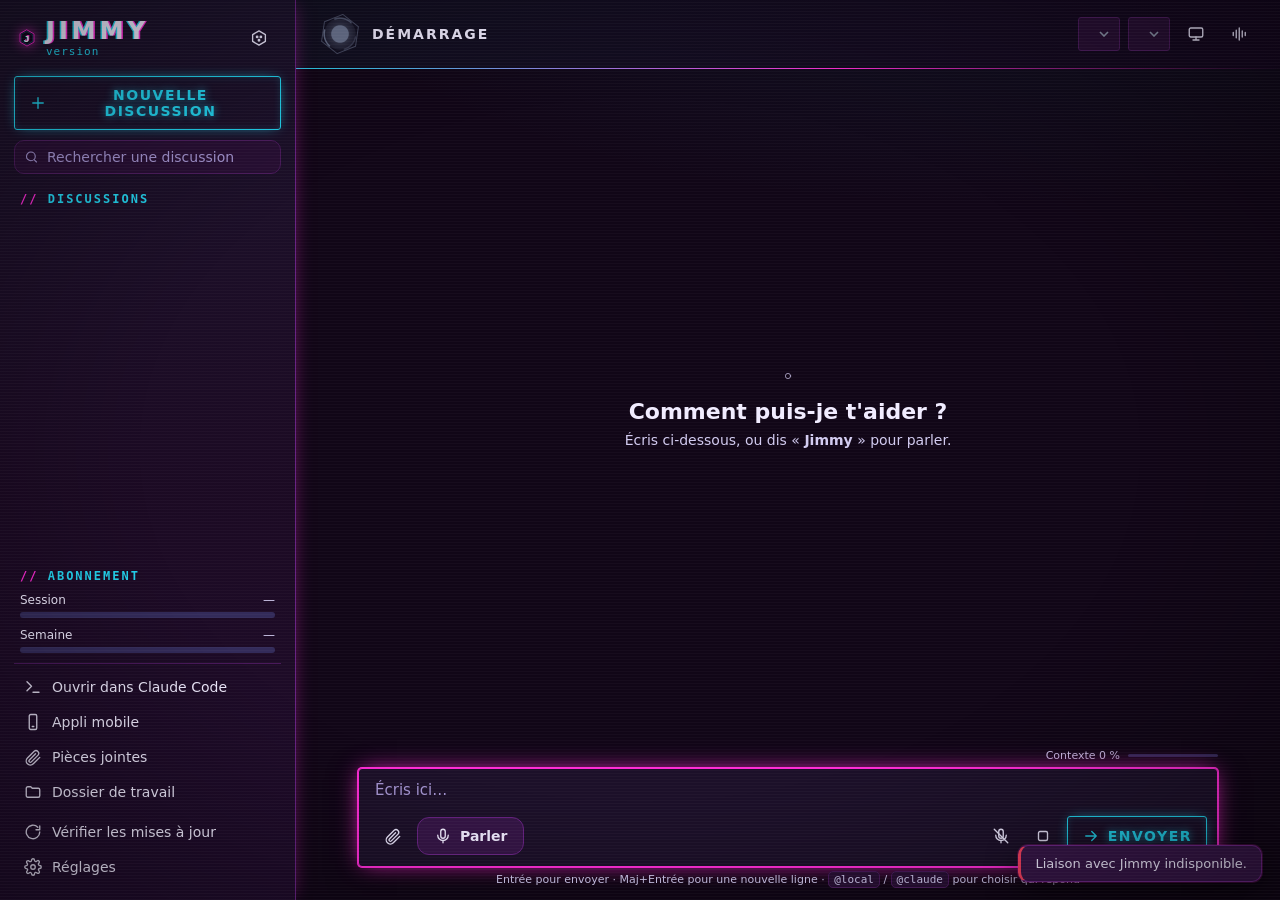
==== commit 16752cb7: "Version 2.4.0" ====
--- a/webui/index.html
+++ b/webui/index.html
@@ -84,6 +84,7 @@
         </div>
         <label class="select" title="Modèle Claude : Haiku consomme le moins de quota, Opus le plus"><select id="selModel"></select></label>
         <label class="select" title="Effort bas = réponses plus rapides et moins de tokens"><select id="selEffort"></select></label>
+        <button class="icon-btn live-toggle" id="btnLive" title="Écran en direct : voir ce que fait Aurélie" aria-label="Écran en direct" aria-pressed="false"><svg viewBox="0 0 24 24"><rect x="3" y="4" width="18" height="12" rx="2"/><path d="M8 20h8M12 16v4"/></svg><i class="live-pip"></i></button>
         <div class="menu-wrap">
           <button class="icon-btn" id="btnVoiceMenu" title="Voix et écoute"><svg viewBox="0 0 24 24"><path d="M3 10v4M7 7v10M11 4v16M15 8v8M19 10v4"/></svg></button>
           <div class="menu" id="voiceMenu" hidden>
@@ -134,10 +135,45 @@
       <div class="hint" id="hint">Entrée pour envoyer · Maj+Entrée pour une nouvelle ligne · <kbd>@local</kbd> / <kbd>@claude</kbd> pour choisir qui répond</div>
     </footer>
   </main>
+
+  <!-- ============================== panneau de droite : le PC d'Aurélie, en direct ============================== -->
+  <aside id="live" hidden aria-label="Écran en direct">
+    <div class="live-resize" id="liveResize" title="Glisse pour élargir ou réduire"></div>
+    <div class="live-head">
+      <div class="live-title"><i class="live-dot" id="liveDot"></i><b>Écran en direct</b><em id="liveWho">en veille</em></div>
+      <div class="live-btns">
+        <button class="icon-btn" id="liveSnap" title="Capturer l'écran affiché et le mettre dans la discussion" aria-label="Capturer"><svg viewBox="0 0 24 24"><path d="M4 8h3l2-3h6l2 3h3v11H4z"/><circle cx="12" cy="13" r="3.5"/></svg></button>
+        <button class="icon-btn" id="liveCloseBtn" title="Fermer le panneau" aria-label="Fermer"><svg viewBox="0 0 24 24"><path d="M6 6l12 12M18 6L6 18"/></svg></button>
+      </div>
+    </div>
+    <div class="live-tabs" id="liveTabs">
+      <button data-tab="screen" class="on">Écran</button>
+      <button data-tab="feed">Activité<i id="feedCount"></i></button>
+      <button data-tab="gallery">Captures<i id="galCount"></i></button>
+    </div>
+    <section class="live-pane" data-pane="screen">
+      <form class="live-url" id="liveUrlForm" autocomplete="off">
+        <input id="liveUrl" placeholder="Adresse à ouvrir : site, localhost ou fichier .html" spellcheck="false">
+        <button class="go" type="submit">Ouvrir</button>
+      </form>
+      <div class="live-stage" id="liveStage">
+        <div class="live-shot" id="liveShot" hidden><img id="liveFrame" alt="Écran du navigateur d'Aurélie"><i class="live-ring" id="liveRing"></i><span class="live-load" id="liveLoad"></span></div>
+        <div class="live-empty" id="liveEmpty">
+          <svg viewBox="0 0 24 24"><rect x="3" y="4" width="18" height="12" rx="2"/><path d="M8 20h8M12 16v4"/></svg>
+          <b>Rien d'ouvert pour l'instant</b>
+          <span>Quand Aurélie ou Jimmy travaille sur un site, tu le vois ici en direct, comme sur un vrai PC. Cela ne coûte aucun token. Tu peux aussi ouvrir une adresse toi-même ci-dessus.</span>
+        </div>
+      </div>
+      <div class="live-meta"><b id="liveTitle"></b><span id="liveBadge">en pause</span></div>
+    </section>
+    <section class="live-pane" data-pane="feed" hidden><div id="feed"></div></section>
+    <section class="live-pane" data-pane="gallery" hidden><div id="gallery"></div></section>
+  </aside>
 </div>
 
 <div id="dropHint" hidden><div>Dépose les fichiers ici pour les joindre au message</div></div>
 <div id="sessTip" hidden></div>
+<div id="lightbox" hidden role="dialog" aria-label="Capture en grand"><figure><img id="lbImg" alt=""><figcaption><span id="lbCap"></span><span class="lb-btns"><button id="lbShow">Mettre dans la discussion</button><button id="lbAttach">Joindre au prochain message</button><button id="lbClose">Fermer</button></span></figcaption></figure></div>
 <div id="toasts"></div>
 <script src="app.js"></script>
 </body>
--- a/webui/style.css
+++ b/webui/style.css
@@ -394,3 +394,102 @@
 @keyframes xin { from { opacity: 0; transform: translateY(6px) scale(.98); } to { opacity: 1; transform: none; } }
 .msg.dialog.from-local { --c: var(--local); }
 @media (prefers-reduced-motion: reduce) { .agent.on .dot, .agent.on .dot::after, html[data-amb="aurora"] #main, .duo .link i { animation: none !important; } }
+
+
+/* ============================================================ PANNEAU DE DROITE : le PC d'Aurélie, en direct */
+#app.live-open { grid-template-columns: 296px minmax(0, 1fr) var(--live-w, 460px); }
+#live { position: relative; z-index: 35; display: flex; flex-direction: column; min-width: 0; min-height: 0; border-left: 1px solid var(--border2);
+  background: linear-gradient(180deg, color-mix(in srgb, var(--local) 6%, var(--surface)), var(--surface) 40%); }
+#live[hidden] { display: none; }
+.live-resize { position: absolute; left: -4px; top: 0; bottom: 0; width: 8px; cursor: col-resize; z-index: 5; }
+.live-resize:hover, .live-resize.drag { background: linear-gradient(90deg, transparent, color-mix(in srgb, var(--local) 55%, transparent), transparent); }
+.live-head { display: flex; align-items: center; justify-content: space-between; gap: 8px; padding: 12px 14px 8px; }
+.live-title { display: flex; align-items: center; gap: 9px; min-width: 0; }
+.live-title b { font-size: 15px; letter-spacing: .3px; }
+.live-title em { font-style: normal; font-size: 12px; color: var(--muted); white-space: nowrap; overflow: hidden; text-overflow: ellipsis; }
+.live-dot { width: 10px; height: 10px; border-radius: 50%; background: var(--faint); flex: none; transition: background .3s, box-shadow .3s; }
+#live.on .live-dot { background: var(--local); box-shadow: 0 0 0 4px color-mix(in srgb, var(--local) 22%, transparent), 0 0 12px var(--local); animation: agpulse 1.3s ease-in-out infinite; --c: var(--local); }
+.live-btns { display: flex; gap: 2px; flex: none; }
+.live-tabs { display: flex; gap: 4px; padding: 0 12px 8px; border-bottom: 1px solid var(--border); }
+.live-tabs button { flex: 1; padding: 7px 8px; border-radius: 9px; color: var(--muted); font-weight: 600; font-size: 13px; display: inline-flex; align-items: center; justify-content: center; gap: 6px; }
+.live-tabs button:hover { background: var(--elev); color: var(--text); }
+.live-tabs button.on { background: color-mix(in srgb, var(--local) 16%, var(--elev2)); color: var(--text); box-shadow: inset 0 -2px 0 var(--local); }
+.live-tabs i { font-style: normal; font-size: 11px; min-width: 18px; padding: 1px 6px; border-radius: 999px; background: var(--elev2); color: var(--muted); }
+.live-tabs i:empty { display: none; }
+.live-pane { flex: 1; min-height: 0; display: flex; flex-direction: column; padding: 12px; gap: 10px; overflow: hidden; }
+.live-pane[hidden] { display: none; }
+.live-url { display: flex; gap: 6px; }
+.live-url input { flex: 1; min-width: 0; padding: 9px 12px; border-radius: 10px; border: 1px solid var(--border2); background: var(--elev); outline: none; font-size: 13px; font-family: var(--mono); }
+.live-url input:focus { border-color: var(--local); }
+.live-url .go { padding: 0 14px; border-radius: 10px; border: 1px solid var(--local); color: var(--local); font-weight: 700; font-size: 13px; }
+.live-url .go:hover { background: color-mix(in srgb, var(--local) 18%, transparent); }
+.live-stage { position: relative; flex: 1; min-height: 160px; display: flex; align-items: flex-start; justify-content: center; border-radius: 12px; overflow: auto;
+  border: 1px solid var(--border2); background: color-mix(in srgb, var(--bg) 70%, #000); }
+.live-shot { position: relative; width: 100%; line-height: 0; }
+.live-shot[hidden] { display: none; }
+.live-shot img { display: block; width: 100%; height: auto; }
+#live.on .live-stage { border-color: var(--local); box-shadow: 0 0 0 1px color-mix(in srgb, var(--local) 40%, transparent), 0 0 30px -10px var(--local); }
+.live-load { position: absolute; left: 0; top: 0; height: 3px; width: 0; background: linear-gradient(90deg, var(--accent), var(--local)); opacity: 0; transition: opacity .2s; }
+.live-load.on { opacity: 1; width: 100%; animation: loadbar 1.4s ease-in-out infinite; }
+@keyframes loadbar { 0% { transform: translateX(-100%); } 100% { transform: translateX(100%); } }
+.live-ring { position: absolute; width: 38px; height: 38px; margin: -19px 0 0 -19px; border-radius: 50%; border: 3px solid var(--local); box-shadow: 0 0 18px var(--local); opacity: 0; pointer-events: none; }
+.live-ring.go { animation: ring 1.1s ease-out; }
+@keyframes ring { 0% { opacity: 1; transform: scale(.4); } 70% { opacity: .9; transform: scale(1.1); } 100% { opacity: 0; transform: scale(1.7); } }
+.live-empty { margin: auto; padding: 24px; display: flex; flex-direction: column; align-items: center; gap: 8px; text-align: center; color: var(--muted); max-width: 300px; }
+.live-empty[hidden] { display: none; }
+.live-empty svg { width: 44px; height: 44px; color: var(--local); opacity: .8; }
+.live-empty b { color: var(--text); font-size: 15px; }
+.live-empty span { font-size: 13px; line-height: 1.5; }
+.live-meta { display: flex; align-items: center; justify-content: space-between; gap: 10px; font-size: 12px; }
+.live-meta b { font-weight: 600; color: var(--text); white-space: nowrap; overflow: hidden; text-overflow: ellipsis; min-width: 0; }
+.live-meta span { flex: none; padding: 2px 9px; border-radius: 999px; background: var(--elev2); color: var(--muted); font-weight: 700; letter-spacing: .8px; text-transform: uppercase; font-size: 10.5px; }
+#live.on .live-meta span { background: var(--local); color: #04121a; }
+#feed { flex: 1; overflow-y: auto; display: flex; flex-direction: column; gap: 6px; padding-right: 4px; }
+.feed-row { --c: var(--accent); display: grid; grid-template-columns: 52px 1fr; gap: 10px; padding: 7px 10px; border-radius: 9px; background: var(--elev); border-left: 3px solid var(--c); font-size: 13px; line-height: 1.4; animation: xin .35s ease-out; }
+.feed-row[data-who="local"] { --c: var(--local); }
+.feed-row[data-who="user"] { --c: var(--muted); }
+.feed-row time { color: var(--faint); font-family: var(--mono); font-size: 11.5px; padding-top: 1px; }
+.feed-row b { color: var(--c); font-size: 11px; letter-spacing: .8px; text-transform: uppercase; display: block; }
+.feed-empty { color: var(--muted); font-size: 13px; padding: 18px 6px; text-align: center; }
+#gallery { flex: 1; overflow-y: auto; display: grid; grid-template-columns: repeat(auto-fill, minmax(150px, 1fr)); gap: 10px; align-content: start; padding-right: 4px; }
+.thumb { --c: var(--local); position: relative; border-radius: 10px; overflow: hidden; border: 1px solid var(--border2); background: var(--elev); cursor: zoom-in; text-align: left; display: block; padding: 0; transition: transform .15s, border-color .15s, box-shadow .15s; }
+.thumb:hover { transform: translateY(-2px); border-color: var(--c); box-shadow: 0 8px 22px -10px var(--c); }
+.thumb img { display: block; width: 100%; aspect-ratio: 16 / 10; object-fit: cover; object-position: top; background: #000; }
+.thumb span { display: block; padding: 6px 8px; font-size: 11.5px; color: var(--muted); white-space: nowrap; overflow: hidden; text-overflow: ellipsis; }
+.thumb[data-who="jimmy"] { --c: var(--accent); }
+.thumb[data-who="user"] { --c: var(--muted); }
+.live-toggle { position: relative; }
+.live-toggle .live-pip { position: absolute; right: 5px; top: 5px; width: 8px; height: 8px; border-radius: 50%; background: var(--local); box-shadow: 0 0 8px var(--local); display: none; }
+.live-toggle.active .live-pip { display: block; animation: agpulse 1.2s ease-in-out infinite; --c: var(--local); }
+.live-toggle[aria-pressed="true"] { color: var(--local); background: color-mix(in srgb, var(--local) 14%, transparent); }
+
+/* images dans la discussion */
+.msg.image { margin: 10px 0 14px 26px; max-width: 640px; animation: xin .45s ease-out; }
+.msg.image .who { margin-bottom: 6px; }
+.msg.image figure { margin: 0; border-radius: var(--radius); overflow: hidden; border: 1px solid var(--c, var(--border2)); background: var(--elev); box-shadow: 0 10px 30px -14px var(--c, #000); }
+.msg.image img { display: block; width: 100%; max-height: 420px; object-fit: cover; object-position: top; cursor: zoom-in; background: #000; }
+.msg.image figcaption { display: flex; align-items: center; justify-content: space-between; gap: 10px; padding: 8px 12px; font-size: 13px; color: var(--muted); }
+.msg.image figcaption button { color: var(--c, var(--accent)); font-weight: 650; font-size: 12.5px; padding: 3px 8px; border-radius: 7px; }
+.msg.image figcaption button:hover { background: color-mix(in srgb, var(--c, var(--accent)) 16%, transparent); }
+#lightbox { position: fixed; inset: 0; z-index: 300; background: rgba(0, 0, 0, .86); display: flex; align-items: center; justify-content: center; padding: 28px; }
+#lightbox[hidden] { display: none; }
+#lightbox figure { margin: 0; max-width: min(1500px, 96vw); max-height: 94vh; display: flex; flex-direction: column; gap: 10px; }
+#lightbox img { max-width: 100%; max-height: calc(94vh - 60px); object-fit: contain; border-radius: 10px; box-shadow: 0 20px 80px #000; background: #000; }
+#lightbox figcaption { display: flex; align-items: center; justify-content: space-between; gap: 14px; color: #dfe6f5; font-size: 14px; flex-wrap: wrap; }
+#lightbox .lb-btns { display: flex; gap: 8px; flex-wrap: wrap; }
+#lightbox button { padding: 7px 14px; border-radius: 9px; border: 1px solid #ffffff40; color: #fff; font-weight: 600; font-size: 13px; }
+#lightbox button:hover { background: #ffffff1f; }
+@media (max-width: 1180px) { #app.live-open { grid-template-columns: 296px minmax(0, 1fr); } #app.live-open #live { position: fixed; right: 0; top: 0; bottom: 0; width: min(94vw, var(--live-w, 460px)); box-shadow: -20px 0 50px rgba(0,0,0,.5); } }
+@media (max-width: 900px) { #app.live-open { grid-template-columns: 1fr; } }
+
+/* ---- barre du haut qui s'adapte quand le panneau de droite réduit la place (requête de conteneur) */
+#top { container-type: inline-size; flex-wrap: wrap; row-gap: 6px; }
+@container (max-width: 1060px) { .duo { order: 3; flex: 1 0 100%; padding: 2px 0 0; } .status-text span { display: none; } }
+@container (max-width: 760px) { .top-right .select { display: none; } .status-text { display: none; } }
+.live-stage { background-image: radial-gradient(circle, color-mix(in srgb, var(--local) 14%, transparent) 1px, transparent 1.5px); background-size: 18px 18px; }
+/* captures dans la discussion : taille naturelle (un écran de téléphone reste étroit), jamais étirées */
+.msg.image figure { display: inline-block; max-width: 100%; }
+.msg.image img { width: auto; height: auto; max-width: 100%; max-height: 420px; object-fit: initial; }
+.msg.image figure { width: fit-content; min-width: 280px; }
+.feed-row { min-width: 0; } .feed-row span { overflow-wrap: anywhere; } #feed { overflow-x: hidden; }
+.live-stage { background-color: color-mix(in srgb, var(--bg) 25%, #0a0c12); }
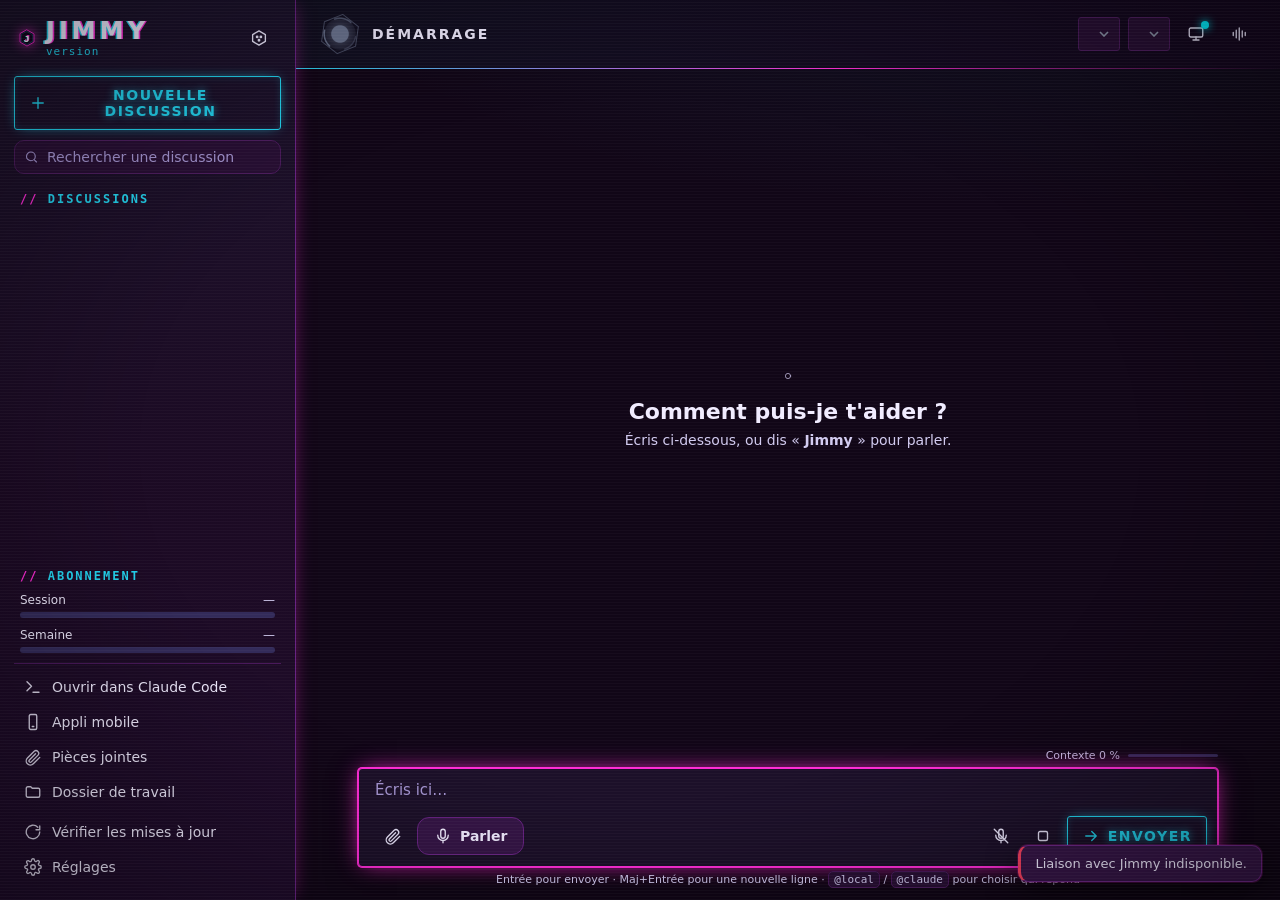
==== commit 31d8deb1: "Version 2.5.0" ====
--- a/webui/index.html
+++ b/webui/index.html
@@ -84,7 +84,7 @@
         </div>
         <label class="select" title="Modèle Claude : Haiku consomme le moins de quota, Opus le plus"><select id="selModel"></select></label>
         <label class="select" title="Effort bas = réponses plus rapides et moins de tokens"><select id="selEffort"></select></label>
-        <button class="icon-btn live-toggle" id="btnLive" title="Écran en direct : voir ce que fait Aurélie" aria-label="Écran en direct" aria-pressed="false"><svg viewBox="0 0 24 24"><rect x="3" y="4" width="18" height="12" rx="2"/><path d="M8 20h8M12 16v4"/></svg><i class="live-pip"></i></button>
+        <button class="icon-btn live-toggle" id="btnLive" title="Activité en direct : ce que font Jimmy et Aurélie" aria-label="Activité en direct" aria-pressed="false"><svg viewBox="0 0 24 24"><rect x="3" y="4" width="18" height="12" rx="2"/><path d="M8 20h8M12 16v4"/></svg><i class="live-pip"></i></button>
         <div class="menu-wrap">
           <button class="icon-btn" id="btnVoiceMenu" title="Voix et écoute"><svg viewBox="0 0 24 24"><path d="M3 10v4M7 7v10M11 4v16M15 8v8M19 10v4"/></svg></button>
           <div class="menu" id="voiceMenu" hidden>
@@ -137,43 +137,21 @@
   </main>
 
   <!-- ============================== panneau de droite : le PC d'Aurélie, en direct ============================== -->
-  <aside id="live" hidden aria-label="Écran en direct">
+  <aside id="live" hidden aria-label="Activité en direct">
     <div class="live-resize" id="liveResize" title="Glisse pour élargir ou réduire"></div>
     <div class="live-head">
-      <div class="live-title"><i class="live-dot" id="liveDot"></i><b>Écran en direct</b><em id="liveWho">en veille</em></div>
+      <div class="live-title"><i class="live-dot" id="liveDot"></i><b>Activité en direct</b><em id="liveWho">en veille</em><i class="live-count" id="feedCount"></i></div>
       <div class="live-btns">
-        <button class="icon-btn" id="liveSnap" title="Capturer l'écran affiché et le mettre dans la discussion" aria-label="Capturer"><svg viewBox="0 0 24 24"><path d="M4 8h3l2-3h6l2 3h3v11H4z"/><circle cx="12" cy="13" r="3.5"/></svg></button>
         <button class="icon-btn" id="liveCloseBtn" title="Fermer le panneau" aria-label="Fermer"><svg viewBox="0 0 24 24"><path d="M6 6l12 12M18 6L6 18"/></svg></button>
       </div>
     </div>
-    <div class="live-tabs" id="liveTabs">
-      <button data-tab="screen" class="on">Écran</button>
-      <button data-tab="feed">Activité<i id="feedCount"></i></button>
-      <button data-tab="gallery">Captures<i id="galCount"></i></button>
-    </div>
-    <section class="live-pane" data-pane="screen">
-      <form class="live-url" id="liveUrlForm" autocomplete="off">
-        <input id="liveUrl" placeholder="Adresse à ouvrir : site, localhost ou fichier .html" spellcheck="false">
-        <button class="go" type="submit">Ouvrir</button>
-      </form>
-      <div class="live-stage" id="liveStage">
-        <div class="live-shot" id="liveShot" hidden><img id="liveFrame" alt="Écran du navigateur d'Aurélie"><i class="live-ring" id="liveRing"></i><span class="live-load" id="liveLoad"></span></div>
-        <div class="live-empty" id="liveEmpty">
-          <svg viewBox="0 0 24 24"><rect x="3" y="4" width="18" height="12" rx="2"/><path d="M8 20h8M12 16v4"/></svg>
-          <b>Rien d'ouvert pour l'instant</b>
-          <span>Quand Aurélie ou Jimmy travaille sur un site, tu le vois ici en direct, comme sur un vrai PC. Cela ne coûte aucun token. Tu peux aussi ouvrir une adresse toi-même ci-dessus.</span>
-        </div>
-      </div>
-      <div class="live-meta"><b id="liveTitle"></b><span id="liveBadge">en pause</span></div>
-    </section>
-    <section class="live-pane" data-pane="feed" hidden><div id="feed"></div></section>
-    <section class="live-pane" data-pane="gallery" hidden><div id="gallery"></div></section>
+    <div id="feed"></div>
   </aside>
 </div>
 
 <div id="dropHint" hidden><div>Dépose les fichiers ici pour les joindre au message</div></div>
 <div id="sessTip" hidden></div>
-<div id="lightbox" hidden role="dialog" aria-label="Capture en grand"><figure><img id="lbImg" alt=""><figcaption><span id="lbCap"></span><span class="lb-btns"><button id="lbShow">Mettre dans la discussion</button><button id="lbAttach">Joindre au prochain message</button><button id="lbClose">Fermer</button></span></figcaption></figure></div>
+<div id="lightbox" hidden role="dialog" aria-label="Capture en grand"><figure><img id="lbImg" alt=""><figcaption><span id="lbCap"></span><span class="lb-btns"><button id="lbAttach">Joindre au prochain message</button><button id="lbClose">Fermer</button></span></figcaption></figure></div>
 <div id="toasts"></div>
 <script src="app.js"></script>
 </body>
--- a/webui/style.css
+++ b/webui/style.css
@@ -493,3 +493,37 @@
 .msg.image figure { width: fit-content; min-width: 280px; }
 .feed-row { min-width: 0; } .feed-row span { overflow-wrap: anywhere; } #feed { overflow-x: hidden; }
 .live-stage { background-color: color-mix(in srgb, var(--bg) 25%, #0a0c12); }
+
+/* ---- le travail de Jimmy en direct dans le fil d'activité */
+.feed-row.work { grid-template-columns: 52px 1fr 22px; align-items: start; }
+.feed-row.work .lbl { display: block; color: var(--text); }
+.feed-row.work .tgt { display: inline-block; margin-top: 3px; padding: 1px 7px; border-radius: 6px; background: var(--elev2); color: var(--muted); font-family: var(--mono); font-size: 11.5px; max-width: 100%; overflow: hidden; text-overflow: ellipsis; white-space: nowrap; vertical-align: bottom; }
+.feed-row.work .tgt[hidden], .feed-row.work .res[hidden], .feed-row.work details[hidden] { display: none; }
+.feed-row.work .res { display: block; margin-top: 4px; font-style: normal; font-family: var(--mono); font-size: 11.5px; color: var(--muted); white-space: pre-wrap; overflow-wrap: anywhere; max-height: 74px; overflow: hidden; }
+.feed-row.work[data-state="err"] { border-left-color: var(--bad); } .feed-row.work[data-state="err"] .res { color: var(--bad); }
+.feed-row.work details { margin-top: 5px; } .feed-row.work summary { cursor: pointer; font-size: 11.5px; color: var(--faint); user-select: none; }
+.feed-row.work summary:hover { color: var(--text); }
+.feed-row.work pre { margin: 5px 0 0; padding: 7px 9px; border-radius: 8px; background: color-mix(in srgb, var(--bg) 60%, #000); font-family: var(--mono); font-size: 11.5px; line-height: 1.45; max-height: 190px; overflow: auto; white-space: pre-wrap; overflow-wrap: anywhere; }
+.feed-row.work pre .add { color: #4ade80; background: color-mix(in srgb, #4ade80 10%, transparent); display: block; } .feed-row.work pre .del { color: #fb7185; background: color-mix(in srgb, #fb7185 10%, transparent); display: block; }
+.feed-row.work .st { width: 16px; height: 16px; margin-top: 2px; border-radius: 50%; border: 2px solid var(--faint); }
+.feed-row.work[data-state="run"] .st { border-color: var(--accent); border-top-color: transparent; animation: spin .8s linear infinite; }
+.feed-row.work[data-state="ok"] .st, .feed-row.work[data-state="done"] .st { border: 0; background: var(--ok); position: relative; }
+.feed-row.work[data-state="ok"] .st::after, .feed-row.work[data-state="done"] .st::after { content: ""; position: absolute; left: 5px; top: 2px; width: 4px; height: 8px; border: solid #04121a; border-width: 0 2px 2px 0; transform: rotate(45deg); }
+.feed-row.work[data-state="err"] .st { border: 0; background: var(--bad); }
+.feed-row.work[data-kind="edit"], .feed-row.work[data-kind="write"] { border-left-color: var(--accent2); }
+.feed-row.work[data-kind="cmd"] { border-left-color: var(--warn); }
+.msg.image .miss { color: var(--muted); }
+.live-title .live-count { font-style: normal; font-size: 11px; min-width: 18px; padding: 1px 6px; border-radius: 999px; background: var(--elev2); color: var(--muted); }
+.live-title .live-count:empty { display: none; }
+#live #feed { padding: 12px; }
+
+/* ---- barre du haut : jamais de superposition, quelle que soit la place (panneau d'activité ouvert ou non) */
+#top { column-gap: 14px; }
+.status-pill { flex: 0 1 auto; min-width: 0; max-width: 100%; }
+.status-text { min-width: 0; }
+.status-text span { max-width: min(30vw, 360px); }
+.duo { flex: 1 1 auto; min-width: 0; }
+.top-right { flex: 0 0 auto; }
+@container (max-width: 1340px) { .duo { order: 3; flex: 1 0 100%; padding: 2px 0 0; } .status-text span { max-width: 38vw; } }
+@container (max-width: 860px) { .top-right .select { display: none; } .status-text span { display: none; } }
+@container (max-width: 620px) { .top-right .seg { display: none; } }
